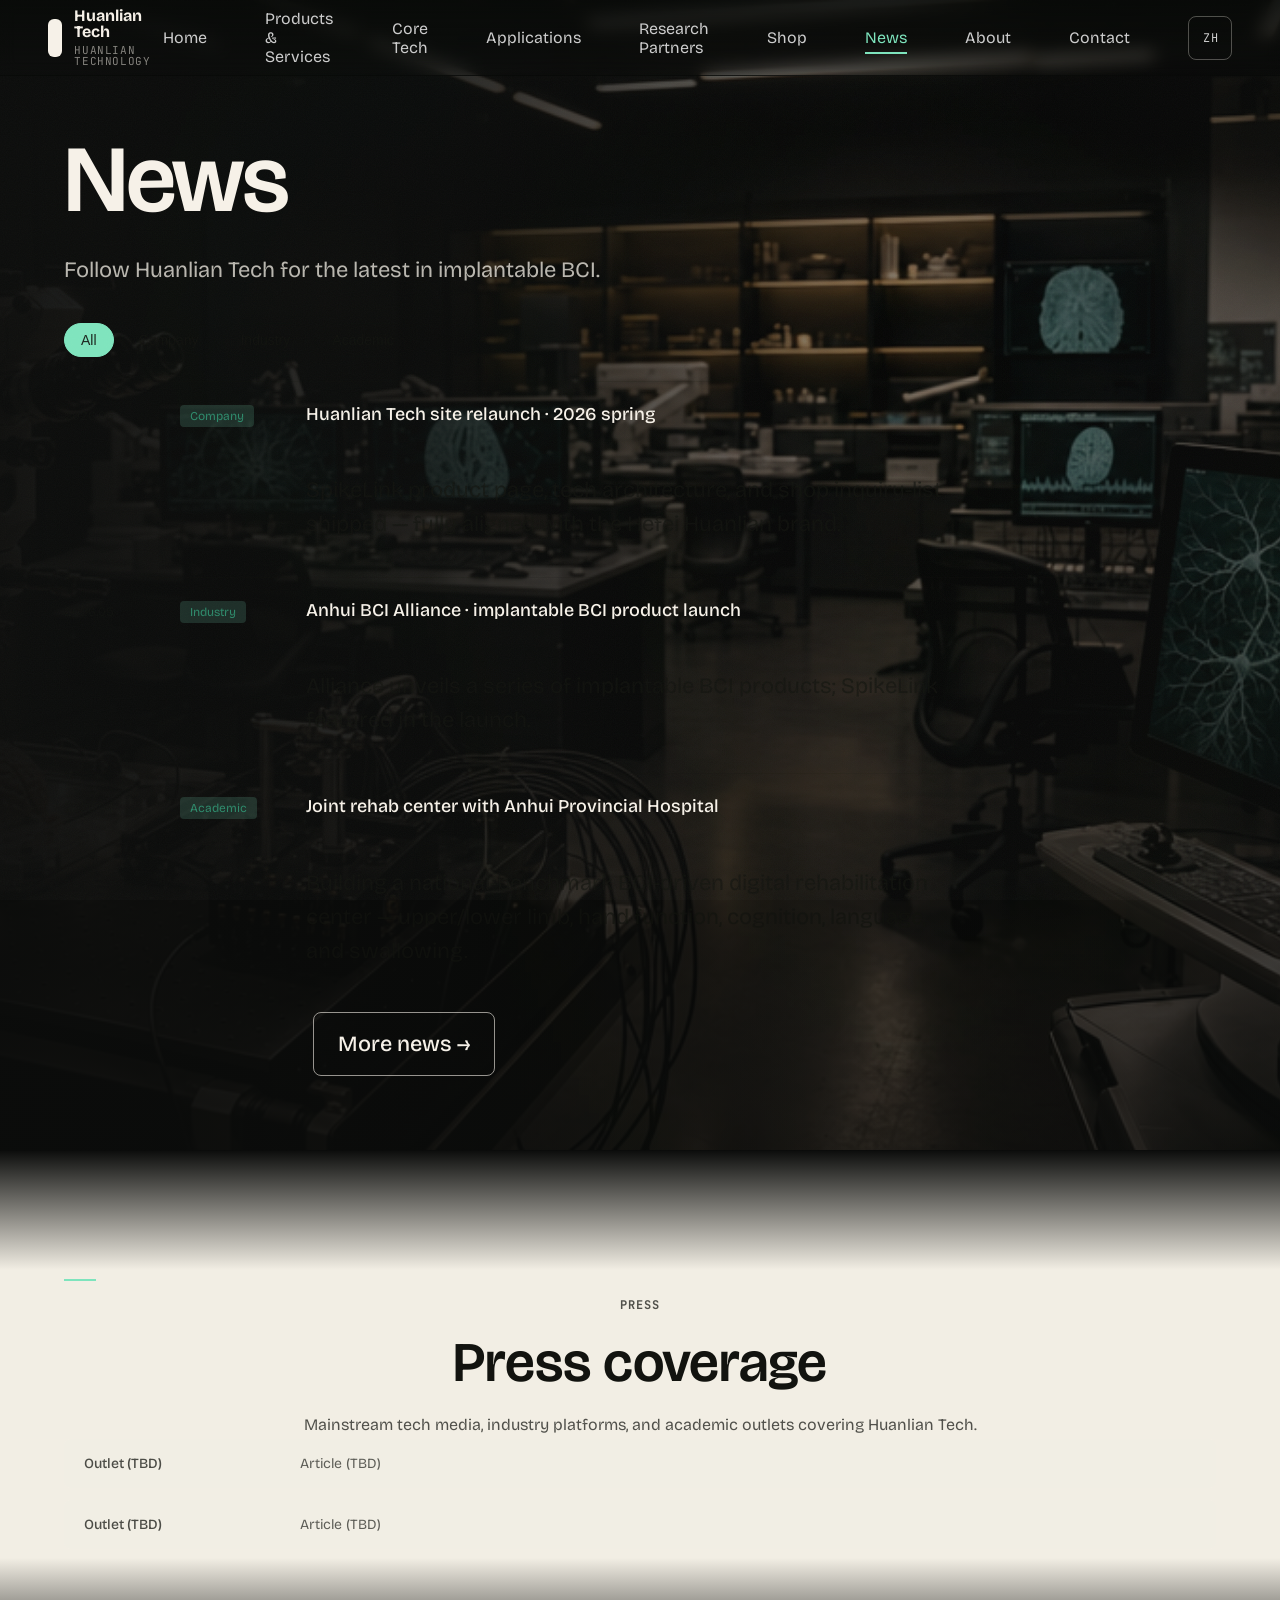
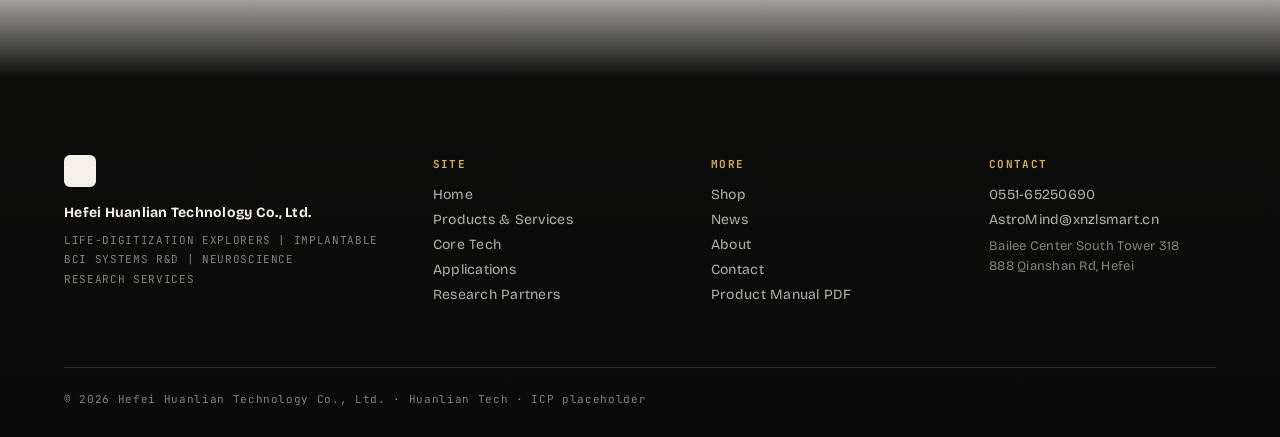
==== news.html @ d4a66576 "release: deploy Huanlian 9-page site Records the production Huanlian static site deployed to Cloudfl" ====
<!doctype html>
<html lang="zh-CN">
  <head>
    <meta charset="utf-8">
    <meta name="viewport" content="width=device-width, initial-scale=1">
    <title data-i18n="meta.newsTitle">新闻动态 | 幻联科技 · 合肥幻联科技</title>
    <meta name="description" content="幻联科技新闻动态：公司动态、行业资讯、学术合作，关注脑机接口前沿进展。" data-i18n-attr="content:meta.newsDesc">
    <link rel="alternate" hreflang="en" href="?lang=en">
    <link rel="alternate" hreflang="zh-CN" href="?lang=zh">
    <link rel="stylesheet" href="styles/huanlian.css">
    <link rel="icon" type="image/svg+xml" href="favicon.svg">
    <link rel="alternate icon" type="image/jpeg" href="favicon.jpg">
    <link rel="canonical" href="https://huanlian-site.pages.dev/news">
    <meta name="theme-color" content="#0b0c0b">
    <meta property="og:type" content="website">
    <meta property="og:title" content="新闻动态 | 幻联科技">
    <meta property="og:description" content="公司动态、行业资讯、学术合作。">
    <meta property="og:url" content="https://huanlian-site.pages.dev/news">
    <meta property="og:image" content="https://huanlian-site.pages.dev/assets/images/conference.png">
    <meta name="twitter:card" content="summary_large_image">
    <script>
    (function () {
      try {
        var url = new URL(location.href);
        var fromUrl = url.searchParams.get('lang');
        var stored = localStorage.getItem('huanlian.lang');
        var nav = (navigator.language || '').toLowerCase();
        var target = fromUrl || stored;
        var willBeNonDefault =
          (target && target !== 'zh') ||
          (!target && nav && !nav.startsWith('zh'));
        if (willBeNonDefault) {
          document.documentElement.classList.add('i18n-await');
        }
      } catch (e) {}
    })();
  </script>
</head>
  <body data-page="news">
    <a class="skip-to-content" href="#main-content">Skip to content</a>
    <header class="site-header" data-site-header>
      <a class="brand" href="index.html" aria-label="Huanlian Technology">
        <span class="brand-mark" aria-hidden="true"></span>
        <span>
          <span class="brand-name" data-i18n="brand.name">幻联科技</span>
          <span class="brand-subtitle" data-i18n="brand.subtitle">Huanlian Technology</span>
        </span>
      </a>
      <button class="nav-toggle" type="button" aria-expanded="false" aria-controls="primary-nav" data-nav-toggle>
        <span></span><span></span><span></span>
        <span class="sr-only" data-i18n="nav.toggle">打开导航</span>
      </button>
            <nav class="primary-nav" id="primary-nav" data-primary-nav>
        <a href="index.html" data-nav-link="home" data-i18n="nav.home">首页</a>
        <a href="platform.html" data-nav-link="platform" data-i18n="nav.platform">产品与服务</a>
        <a href="technology.html" data-nav-link="technology" data-i18n="nav.tech">核心技术</a>
        <a href="apps.html" data-nav-link="apps" data-i18n="nav.apps">应用场景</a>
        <a href="partners.html" data-nav-link="partners" data-i18n="nav.partners">科研合作</a>
        <a href="shop.html" data-nav-link="shop" data-i18n="nav.shop">采购商城</a>
        <a href="news.html" data-nav-link="news" data-i18n="nav.news">新闻动态</a>
        <a href="about.html" data-nav-link="about" data-i18n="nav.about">关于我们</a>
        <a href="contact.html" data-nav-link="contact" data-i18n="nav.contact">联系我们</a>
        <button type="button" class="lang-switch" data-lang-switch>EN</button>
      </nav>
    </header>

    <main id="main-content">
      <section class="page-hero news-hero news-hero-rich" id="news-list" aria-labelledby="news-title">
        <div class="news-hero-bg" aria-hidden="true">
          <img src="assets/images/hero-bg-news.png" alt="" loading="eager">
        </div>
        <div class="page-hero-copy">
          <h1 id="news-title" data-i18n="news.hero.title">新闻动态</h1>
          <p class="page-hero-lede" data-i18n="news.hero.lede">关注幻联科技，了解脑机接口前沿进展。</p>

        <div class="news-filters" role="tablist" aria-label="新闻分类">
          <button type="button" class="news-filter is-active" data-news-filter="all" data-i18n="news.filter.all">全部</button>
          <button type="button" class="news-filter" data-news-filter="company" data-i18n="news.filter.company">公司动态</button>
          <button type="button" class="news-filter" data-news-filter="industry" data-i18n="news.filter.industry">行业资讯</button>
          <button type="button" class="news-filter" data-news-filter="academic" data-i18n="news.filter.academic">学术合作</button>
        </div>

        <ul class="news-list">
          <li class="news-item" data-news-cat="company">
            <span class="news-date" data-i18n="news.item1.date">2026.05</span>
            <span class="news-cat" data-i18n="news.item1.cat">公司动态</span>
            <h3 class="news-title" data-i18n="news.item1.title">幻联科技官网上线 2026 春季版</h3>
            <p class="news-body" data-i18n="news.item1.body">完成 SpikeLink 产品页、技术架构与商城询价单功能，全面对接合肥幻联科技品牌。</p>
          </li>
          <li class="news-item" data-news-cat="industry">
            <span class="news-date" data-i18n="news.item2.date">2026.05</span>
            <span class="news-cat" data-i18n="news.item2.cat">行业资讯</span>
            <h3 class="news-title" data-i18n="news.item2.title">安徽脑机接口产业联盟植入式 BCI 产品发布</h3>
            <p class="news-body" data-i18n="news.item2.body">联盟联合发布植入式 BCI 系列产品，幻联科技 SpikeLink 系统亮相。</p>
          </li>
          <li class="news-item" data-news-cat="academic">
            <span class="news-date" data-i18n="news.item3.date">2026.04</span>
            <span class="news-cat" data-i18n="news.item3.cat">学术合作</span>
            <h3 class="news-title" data-i18n="news.item3.title">与安徽省立医院共建康复中心</h3>
            <p class="news-body" data-i18n="news.item3.body">联合打造全国标杆性脑机智能数字化康复中心，覆盖上下肢、手功能、认知、语言、吞咽全链路。</p>
          </li>
        </ul>

        <p class="news-more">
          <a class="button button-secondary" href="mailto:AstroMind@xnzlsmart.cn?subject=News%20Subscribe" data-i18n="news.list.more">查看更多新闻 →</a>
        </p>
        </div>
      </section>

      <section class="section-band media-band" id="media" aria-labelledby="media-title">
        <div class="section-heading">
          <p class="eyebrow" data-i18n="news.media.kicker">媒体报道</p>
          <h2 id="media-title" data-i18n="news.media.title">媒体报道</h2>
          <p data-i18n="news.media.sub">主流科技媒体、行业平台、学术期刊对幻联科技的相关报道。</p>
        </div>
        <ul class="media-list">
          <li class="media-item">
            <span class="media-name" data-i18n="news.media.m1Name">媒体名称（预留）</span>
            <span class="media-title" data-i18n="news.media.m1Title">文章名称（预留）</span>
          </li>
          <li class="media-item">
            <span class="media-name" data-i18n="news.media.m2Name">媒体名称（预留）</span>
            <span class="media-title" data-i18n="news.media.m2Title">文章名称（预留）</span>
          </li>
        </ul>
      </section>
    </main>

    <footer class="site-footer">
      <div class="footer-grid">
        <div class="footer-brand">
          <span class="footer-mark" aria-hidden="true"></span>
          <p class="footer-name" data-i18n="footer.name">合肥幻联科技有限公司</p>
          <p class="footer-sub" data-i18n="footer.sub">生命数字化探索 | 植入式脑机接口系统研发 | 神经科学研究服务</p>
        </div>
        <div class="footer-links">
          <p class="footer-h" data-i18n="footer.h.site">站点</p>
          <a href="index.html" data-i18n="nav.home">首页</a>
          <a href="platform.html" data-i18n="nav.platform">产品与服务</a>
          <a href="technology.html" data-i18n="nav.tech">核心技术</a>
          <a href="apps.html" data-i18n="nav.apps">应用场景</a>
          <a href="partners.html" data-i18n="nav.partners">科研合作</a>
        </div>
        <div class="footer-links">
          <p class="footer-h" data-i18n="footer.h.more">更多</p>
          <a href="shop.html" data-i18n="nav.shop">采购商城</a>
          <a href="news.html" data-i18n="nav.news">新闻动态</a>
          <a href="about.html" data-i18n="nav.about">关于我们</a>
          <a href="contact.html" data-i18n="nav.contact">联系我们</a>
          <a href="assets/docs/huanlian-product-manual.pdf" target="_blank" rel="noopener" data-i18n="footer.h.pdf">产品手册 PDF</a>
        </div>
        <div class="footer-contact">
          <p class="footer-h" data-i18n="footer.h.contact">联系</p>
          <a href="tel:+8655165250690">0551-65250690</a>
          <a href="mailto:AstroMind@xnzlsmart.cn">AstroMind@xnzlsmart.cn</a>
          <p class="footer-addr" data-i18n-html="footer.addr">合肥市蜀山区潜山路 888 号<br>百利中心南塔 318 室</p>
        </div>
      </div>
      <p class="footer-copy" data-i18n="footer.copy">© 2026 合肥幻联科技有限公司 · 幻联科技 · 备案号占位</p>
    </footer>

    <script src="scripts/huanlian.js"></script>
    <script src="scripts/i18n.js"></script>
  </body>
</html>
---- styles/huanlian.css ----
@import url("https://fonts.googleapis.com/css2?family=Bricolage+Grotesque:opsz,wght@12..96,400;12..96,500;12..96,600;12..96,700&family=Noto+Sans+SC:wght@300;400;500;600;700;900&family=JetBrains+Mono:wght@400;500&display=swap");

:root {
  color-scheme: dark;
  --ink: #f6f1e8;
  --ink-soft: rgba(246, 241, 232, 0.72);
  --ink-muted: rgba(246, 241, 232, 0.52);
  --bg: #0b0c0b;
  --bg-elevated: #111512;
  --bg-panel: #151915;
  --line: rgba(246, 241, 232, 0.16);
  --line-strong: rgba(246, 241, 232, 0.3);
  --jade: #7ee4bd;
  --jade-soft: rgba(126, 228, 189, 0.16);
  --amber: #d7ad62;
  --amber-soft: rgba(215, 173, 98, 0.18);
  --steel: #8ca7a0;
  --max-width: 1180px;
  --header-height: 76px;
  --radius: 8px;
  /* FIX-053: replace Inter (AI-slop default) with Bricolage Grotesque +
     Noto Sans SC. Bricolage carries the Latin display voice; Noto Sans SC
     handles Chinese glyphs. JetBrains Mono kept for metrics/code. */
  --font-display: "Bricolage Grotesque", "Noto Sans SC", "PingFang SC", "Microsoft YaHei", system-ui, sans-serif;
  --font-body: "Bricolage Grotesque", "Noto Sans SC", "PingFang SC", "Microsoft YaHei", system-ui, sans-serif;
  --font-mono: "JetBrains Mono", ui-monospace, "SF Mono", Menlo, Consolas, monospace;
  font-family: var(--font-body);
}

* {
  box-sizing: border-box;
}

html {
  scroll-behavior: smooth;
  color-scheme: dark;
  text-rendering: optimizeLegibility;
  -webkit-font-smoothing: antialiased;
  -moz-osx-font-smoothing: grayscale;
}


/* FIX-053: Distinctive display typography */
h1, h2, .page-hero-copy h1, .cinematic-band h2 {
  font-family: var(--font-display);
  font-weight: 600;
  font-variation-settings: "opsz" 96;
}
h3, h4 {
  font-family: var(--font-display);
  font-weight: 500;
}
.eyebrow, .cinematic-eyebrow, .product-kicker, .tab-product-kicker {
  font-family: var(--font-mono);
  font-weight: 500;
  letter-spacing: 0.08em;
  text-transform: uppercase;
  font-size: 12px;
}

:focus-visible {
  outline: 2px solid var(--jade);
  outline-offset: 3px;
  border-radius: 4px;
}

a:focus-visible,
button:focus-visible {
  outline-offset: 4px;
}

::selection {
  background: var(--jade);
  color: #0b0c0b;
}

.metric-value {
  font-variant-numeric: tabular-nums;
}

h1, h2, h3 {
  text-wrap: balance;
}

p {
  text-wrap: pretty;
}

/* FIX-054 — visual atmosphere upgrade */

/* Subtle grain texture overlay on every page — 3kb inline SVG noise */
body::after {
  content: "";
  position: fixed;
  inset: 0;
  pointer-events: none;
  z-index: 1;
  opacity: 0.035;
  mix-blend-mode: screen;
  background-image: url("data:image/svg+xml;utf8,<svg xmlns='http://www.w3.org/2000/svg' width='160' height='160'><filter id='n'><feTurbulence type='fractalNoise' baseFrequency='0.92' numOctaves='2' stitchTiles='stitch'/></filter><rect width='100%25' height='100%25' filter='url(%23n)'/></svg>");
}

/* Atmospheric radial accents per section-band — gives each screen its own light source */
.section-band {
  position: relative;
  isolation: isolate;
}
.section-band::before {
  content: "";
  position: absolute;
  inset: 0;
  pointer-events: none;
  z-index: -1;
  background:
    radial-gradient(ellipse 80% 60% at 12% 0%, rgba(126, 228, 189, 0.04), transparent 50%),
    radial-gradient(ellipse 60% 40% at 88% 100%, rgba(215, 173, 98, 0.025), transparent 50%);
}
.rehab-band::before {
  background:
    radial-gradient(ellipse 70% 50% at 85% 15%, rgba(126, 228, 189, 0.06), transparent 55%),
    radial-gradient(ellipse 50% 30% at 10% 90%, rgba(215, 173, 98, 0.03), transparent 50%);
}
.consumer-band::before {
  background:
    radial-gradient(ellipse 80% 60% at 50% 0%, rgba(140, 167, 160, 0.05), transparent 55%);
}
.custom-band::before,
.shop-band::before {
  background:
    radial-gradient(ellipse 60% 60% at 0% 50%, rgba(215, 173, 98, 0.04), transparent 50%);
}

/* Scroll-reveal staggered fade-up — uses :has() with body data-revealed */
@media (prefers-reduced-motion: no-preference) {
  .compact-card,
  .product-card,
  .overview-grid li,
  .coop-modes-grid li,
  .news-item,
  .feature-list li,
  .cinematic-labels li {
    opacity: 0;
    transform: translateY(16px);
    transition: opacity 0.6s cubic-bezier(0.22, 1, 0.36, 1),
                transform 0.6s cubic-bezier(0.22, 1, 0.36, 1);
  }
  .is-visible .compact-card,
  .is-visible .product-card,
  .is-visible .overview-grid li,
  .is-visible .coop-modes-grid li,
  .is-visible .news-item,
  .is-visible .feature-list li,
  .is-visible .cinematic-labels li {
    opacity: 1;
    transform: none;
  }
  .is-visible > *:nth-child(2),
  .is-visible li:nth-child(2) { transition-delay: 60ms; }
  .is-visible > *:nth-child(3),
  .is-visible li:nth-child(3) { transition-delay: 120ms; }
  .is-visible > *:nth-child(4),
  .is-visible li:nth-child(4) { transition-delay: 180ms; }
  .is-visible > *:nth-child(5),
  .is-visible li:nth-child(5) { transition-delay: 240ms; }
  .is-visible > *:nth-child(6),
  .is-visible li:nth-child(6) { transition-delay: 300ms; }
  .is-visible > *:nth-child(n + 7),
  .is-visible li:nth-child(n + 7) { transition-delay: 360ms; }
}

/* Section-heading: jade prefix line + larger optical-size headings */
.section-heading {
  position: relative;
}
.section-heading::before {
  content: "";
  display: block;
  width: 32px;
  height: 2px;
  background: var(--jade);
  margin-bottom: 14px;
}
.section-heading.align-left::before { margin-left: 0; }

/* Card hover + glow upgrade — applies to all card variants */
.compact-card,
.product-card,
.overview-grid li,
.coop-modes-grid li,
.feature-list li {
  position: relative;
  transition: transform 0.25s ease, box-shadow 0.25s ease, border-color 0.25s ease;
}
.compact-card::after,
.overview-grid li::after,
.coop-modes-grid li::after {
  content: "";
  position: absolute;
  inset: -1px;
  border-radius: inherit;
  padding: 1px;
  background: linear-gradient(140deg, rgba(126, 228, 189, 0.4), transparent 30%, transparent 70%, rgba(215, 173, 98, 0.25));
  -webkit-mask: linear-gradient(#000 0 0) content-box, linear-gradient(#000 0 0);
  mask: linear-gradient(#000 0 0) content-box, linear-gradient(#000 0 0);
  -webkit-mask-composite: xor;
  mask-composite: exclude;
  opacity: 0.4;
  pointer-events: none;
  transition: opacity 0.25s ease;
}
.compact-card:hover,
.overview-grid li:hover,
.coop-modes-grid li:hover {
  transform: translateY(-3px);
  box-shadow: 0 12px 40px -16px rgba(126, 228, 189, 0.3);
}
.compact-card:hover::after,
.overview-grid li:hover::after,
.coop-modes-grid li:hover::after {
  opacity: 1;
}

/* Number chips on section-band — shows screen position within page */
.section-heading[data-screen]::after {
  content: "屏 " attr(data-screen);
  font-family: var(--font-mono);
  font-size: 11px;
  letter-spacing: 0.12em;
  text-transform: uppercase;
  color: rgba(246, 241, 232, 0.4);
  padding: 4px 10px;
  border: 1px solid rgba(246, 241, 232, 0.18);
  border-radius: 999px;
  margin-left: 16px;
  vertical-align: middle;
  display: inline-block;
}

/* end FIX-054 atmosphere upgrade */

p {
  text-wrap: pretty;
}

body {
  margin: 0;
  min-width: 320px;
  background:
    radial-gradient(circle at 18% 8%, rgba(126, 228, 189, 0.09), transparent 26%),
    linear-gradient(180deg, #0a0b0a 0%, #11120f 45%, #090a09 100%);
  color: var(--ink);
  font-family: var(--font-body, var(--font-body));
  letter-spacing: 0;
}

body.nav-open {
  overflow: hidden;
}

a {
  color: inherit;
}

button,
a {
  -webkit-tap-highlight-color: transparent;
}

.skip-to-content {
  position: absolute;
  top: 8px;
  left: 8px;
  z-index: 100;
  padding: 10px 16px;
  background: var(--ink);
  color: #0b0c0b;
  font-family: var(--font-mono);
  font-size: 13px;
  font-weight: 700;
  text-decoration: none;
  border-radius: 6px;
  transform: translateY(-200%);
  transition: transform 180ms ease;
}

.skip-to-content:focus {
  transform: translateY(0);
  outline: 2px solid var(--jade);
  outline-offset: 3px;
}

.sr-only {
  position: absolute;
  width: 1px;
  height: 1px;
  padding: 0;
  margin: -1px;
  overflow: hidden;
  clip: rect(0, 0, 0, 0);
  white-space: nowrap;
  border: 0;
}

.site-header {
  position: fixed;
  inset: 0 0 auto 0;
  z-index: 20;
  display: flex;
  align-items: center;
  justify-content: space-between;
  height: var(--header-height);
  padding: 0 clamp(18px, 4vw, 48px);
  border-bottom: 1px solid transparent;
  background:
    linear-gradient(180deg, rgba(8, 10, 8, 0.78) 0%, rgba(8, 10, 8, 0.32) 70%, rgba(8, 10, 8, 0) 100%);
  backdrop-filter: blur(8px);
  transition: background 220ms ease, border-color 220ms ease, backdrop-filter 220ms ease;
}

.site-header.is-scrolled {
  background: rgba(8, 10, 8, 0.86);
  border-bottom-color: rgba(246, 241, 232, 0.10);
  backdrop-filter: blur(18px);
}

.brand {
  display: inline-flex;
  align-items: center;
  gap: 12px;
  min-width: 0;
  text-decoration: none;
}

.brand-mark {
  width: 38px;
  height: 38px;
  border-radius: 6px;
  background-image: url("../assets/images/logo.jpg");
  background-size: cover;
  background-position: center 30%;
  background-color: #f6f1e8;
  border: 1px solid rgba(246, 241, 232, 0.18);
}

.brand-mark--legacy {
  position: relative;
  display: inline-grid;
  width: 34px;
  height: 34px;
  border: 1px solid var(--line-strong);
  border-radius: 50%;
  place-items: center;
  background: linear-gradient(145deg, rgba(126, 228, 189, 0.18), rgba(215, 173, 98, 0.1));
}

.brand-mark--legacy::before,
.brand-mark--legacy::after {
  content: "";
  position: absolute;
  border-radius: 999px;
  background: var(--jade);
}

.brand-mark--legacy::before {
  width: 17px;
  height: 2px;
  transform: rotate(-24deg);
}

.brand-mark--legacy::after {
  width: 2px;
  height: 17px;
  transform: rotate(24deg);
}

.brand-name,
.brand-subtitle {
  display: block;
  line-height: 1;
}

.brand-name {
  font-size: 16px;
  font-weight: 700;
}

.brand-subtitle {
  margin-top: 5px;
  color: var(--ink-muted);
  font-family: var(--font-mono);
  font-size: 11px;
  letter-spacing: 0.06em;
  text-transform: uppercase;
}

.metric-label,
.capability-kicker {
  font-family: var(--font-mono);
}

.primary-nav {
  display: flex;
  align-items: center;
  gap: clamp(18px, 3vw, 34px);
  /* FIX-030: feedback "未选中状态用浅白色 #CCCCCC" */
  color: #cccccc;
  font-size: 16px;
}

.primary-nav a {
  position: relative;
  display: inline-flex;
  align-items: center;
  min-height: 44px;
  padding: 8px 12px;
  text-decoration: none;
  transition: color 180ms ease;
}

.primary-nav a:hover {
  color: var(--ink);
}

.primary-nav a.is-active {
  color: var(--jade);
}

.primary-nav a::after {
  content: "";
  position: absolute;
  right: 12px;
  bottom: 6px;
  left: 12px;
  height: 2px;
  background: var(--jade);
  transform: scaleX(0);
  transform-origin: left;
  transition: transform 200ms ease;
}

.primary-nav a:hover::after,
.primary-nav a.is-active::after {
  transform: scaleX(1);
}

.nav-toggle {
  display: none;
  width: 42px;
  height: 42px;
  padding: 0;
  border: 1px solid var(--line);
  border-radius: var(--radius);
  background: rgba(246, 241, 232, 0.06);
  color: var(--ink);
}

.nav-toggle span:not(.sr-only) {
  display: block;
  width: 18px;
  height: 1px;
  margin: 5px auto;
  background: currentColor;
}

.hero-section {
  position: relative;
  min-height: 100svh;
  display: grid;
  align-items: end;
  padding: calc(var(--header-height) + 70px) clamp(20px, 5vw, 64px) 42px;
  overflow: hidden;
  isolation: isolate;
}

.hero-section::before {
  content: "";
  position: absolute;
  inset: 0;
  z-index: -3;
  background:
    linear-gradient(90deg, rgba(8, 10, 8, 0.96) 0%, rgba(8, 10, 8, 0.72) 42%, rgba(8, 10, 8, 0.3) 100%),
    repeating-linear-gradient(90deg, rgba(246, 241, 232, 0.04) 0 1px, transparent 1px 80px);
}

.hero-loop {
  position: absolute;
  inset: 0;
  z-index: -2;
  width: 100%;
  height: 100%;
  object-fit: cover;
  opacity: 0.92;
  filter: saturate(0.95) contrast(1.04);
}

.hero-overlay {
  position: absolute;
  inset: 0;
  z-index: -1;
  background:
    /* FIX-025/030: uniform 25% dim per feedback "背景图加 25% 灰色遮罩" */
    linear-gradient(180deg, rgba(8, 10, 8, 0.25), rgba(8, 10, 8, 0.25)),
    /* original framing gradient */
    linear-gradient(180deg, rgba(8, 10, 8, 0.32) 0%, rgba(8, 10, 8, 0) 30%, rgba(8, 10, 8, 0) 55%, rgba(8, 10, 8, 0.78) 100%);
  pointer-events: none;
}

.hero-en {
  display: block;
  margin-top: 8px;
  color: var(--jade);
  font-family: var(--font-mono);
  font-size: clamp(20px, 3vw, 36px);
  font-weight: 700;
  letter-spacing: 0.02em;
}

.hero-en-lede,
.lede-en,
.p-en {
  display: inline-block;
  margin-top: 6px;
  color: var(--ink-muted);
  font-size: 0.92em;
  font-style: normal;
  letter-spacing: 0.01em;
}

.h2-en,
.h3-en {
  display: block;
  margin-top: 4px;
  color: var(--steel);
  font-family: var(--font-mono);
  font-size: 0.55em;
  font-weight: 500;
  letter-spacing: 0.04em;
  text-transform: none;
}

.launch-actions {
  display: flex;
  flex-wrap: wrap;
  gap: 12px;
  margin-top: 24px;
}

/* Scroll-triggered reveal — Neuralink/SpaceX feel */
.reveal {
  opacity: 0;
  transform: translate3d(0, 32px, 0);
  transition:
    opacity 700ms cubic-bezier(0.22, 0.61, 0.36, 1),
    transform 700ms cubic-bezier(0.22, 0.61, 0.36, 1);
  will-change: opacity, transform;
}

.reveal.is-visible {
  opacity: 1;
  transform: translate3d(0, 0, 0);
}

@media (prefers-reduced-motion: reduce) {
  .reveal {
    opacity: 1 !important;
    transform: none !important;
    transition: none !important;
  }
}

/* Phone optimization */
@media (max-width: 540px) {
  body[data-page="home"] .hero-section h1 {
    font-size: clamp(28px, 7.6vw, 44px);
  }
  .primary-nav { flex-wrap: wrap; gap: 4px; font-size: 13px; }
  .primary-nav .lang-switch { margin-left: 4px; padding: 4px 8px; font-size: 11px; }
  h2 { font-size: clamp(26px, 8vw, 38px); }
  .stack-list .stack-with-media { padding: 28px 20px !important; }
  .stack-list .stack-with-media h3 { font-size: clamp(22px, 6vw, 28px); }
  .cinematic-band { height: clamp(420px, 70svh, 600px); }
  .cinematic-band[data-align="bottom-left"] { padding: 48px 22px; }
  .cinematic-band h2 { font-size: clamp(28px, 9vw, 44px); }
  .demo-band { padding: 40px 20px !important; }
  .product-grid { grid-template-columns: 1fr; }
  .hero-proof { grid-template-columns: 1fr; gap: 1px; }
  .architecture-flow { grid-template-columns: 1fr !important; }
  .evidence-grid { grid-template-columns: 1fr !important; }
}

.demo-band {
  display: grid;
  grid-template-columns: minmax(0, 1.4fr) minmax(0, 1fr);
  gap: clamp(28px, 4vw, 64px);
  align-items: center;
  padding: clamp(56px, 8vw, 96px) clamp(20px, 5vw, 80px);
  background: linear-gradient(180deg, var(--bg-deep) 0%, var(--bg-surface) 100%);
  border-top: 1px solid var(--line);
  border-bottom: 1px solid var(--line);
}

.demo-frame {
  position: relative;
  border-radius: var(--radius);
  overflow: hidden;
  border: 1px solid var(--line);
  background: #000;
  aspect-ratio: 16/9;
}

.demo-frame video {
  width: 100%;
  height: 100%;
  display: block;
  object-fit: cover;
}

.demo-copy h2 {
  margin-top: 14px;
  font-size: clamp(28px, 3.4vw, 44px);
  letter-spacing: -0.01em;
}

.demo-copy p {
  margin-top: 18px;
  max-width: 42ch;
}

@media (max-width: 900px) {
  .demo-band { grid-template-columns: 1fr; }
}

.site-footer {
  padding: clamp(48px, 6vw, 84px) clamp(20px, 5vw, 64px) 28px;
  border-top: 1px solid var(--line);
  color: var(--ink-muted);
  font-size: 13px;
  letter-spacing: 0.02em;
  background: var(--bg-deep);
}

.footer-grid {
  display: grid;
  grid-template-columns: minmax(0, 1.4fr) repeat(3, minmax(0, 1fr));
  gap: clamp(28px, 4vw, 56px);
  max-width: var(--max-width);
  margin: 0 auto;
}

.footer-brand {
  display: flex;
  flex-direction: column;
  gap: 6px;
}

.footer-mark {
  display: inline-block;
  width: 32px;
  height: 32px;
  margin-bottom: 8px;
  border-radius: 6px;
  background-image: url("../assets/images/logo.jpg");
  background-size: cover;
  background-position: center 30%;
  background-color: #f6f1e8;
  border: 1px solid rgba(246, 241, 232, 0.18);
}

.footer-name {
  margin: 0;
  color: var(--ink);
  font-size: 14px;
  font-weight: 700;
}

.footer-sub {
  margin: 0;
  color: var(--ink-muted);
  font-family: var(--font-mono);
  font-size: 11px;
  letter-spacing: 0.06em;
  text-transform: uppercase;
}

.footer-links,
.footer-contact {
  display: flex;
  flex-direction: column;
  gap: 8px;
}

.footer-h {
  margin: 0 0 4px;
  color: var(--amber);
  font-family: var(--font-mono);
  font-size: 11px;
  font-weight: 700;
  letter-spacing: 0.12em;
  text-transform: uppercase;
}

.footer-links a,
.footer-contact a {
  color: var(--ink-soft);
  text-decoration: none;
  font-size: 14px;
  transition: color 160ms ease;
}

.footer-links a:hover,
.footer-contact a:hover {
  color: var(--jade);
}

.footer-addr {
  margin: 0;
  color: var(--ink-muted);
  font-size: 13px;
  line-height: 1.55;
}

.footer-copy {
  max-width: var(--max-width);
  margin: clamp(36px, 5vw, 64px) auto 0;
  padding-top: 22px;
  border-top: 1px solid var(--line);
  color: var(--ink-muted);
  font-family: var(--font-mono);
  font-size: 11px;
  letter-spacing: 0.06em;
}

@media (max-width: 900px) {
  .footer-grid { grid-template-columns: 1fr 1fr; }
}

@media (max-width: 540px) {
  .footer-grid { grid-template-columns: 1fr; gap: 28px; }
}

/* Service-card hover: scale image + brighten overlay (M-3 polish) */
.service-card {
  background-size: 110% 110%;
  background-position: center;
  transition: transform 280ms ease, border-color 280ms ease, background-size 600ms ease;
}

.service-card:hover {
  background-size: 120% 120%;
}

/* Neuralink/SpaceX-inspired cinematic banner */
.cinematic-band {
  position: relative;
  height: clamp(560px, 86svh, 920px);
  overflow: hidden;
  isolation: isolate;
}

.cinematic-band > .cinematic-bg {
  position: absolute;
  inset: 0;
  z-index: -2;
  width: 100%;
  height: 100%;
  object-fit: cover;
  transform: scale(1.06);
  animation: kenburns 22s ease-in-out infinite alternate;
}

.cinematic-band[data-scheme="light"] {
  color: #11130f;
}

.cinematic-band[data-scheme="light"] .cinematic-bg {
  filter: contrast(1.02) saturate(0.95);
}

.cinematic-band::after {
  content: "";
  position: absolute;
  inset: 0;
  z-index: -1;
  background:
    /* FIX-025/031: baseline 25% dim — match .hero-overlay + feedback spec */
    linear-gradient(180deg, rgba(8, 10, 8, 0.25), rgba(8, 10, 8, 0.25)),
    /* directional gradient keeps copy area readable */
    linear-gradient(180deg, rgba(8, 10, 8, 0.0) 0%, rgba(8, 10, 8, 0.42) 60%, rgba(8, 10, 8, 0.84) 100%);
  pointer-events: none;
}

.cinematic-band[data-align="bottom-left"] {
  display: grid;
  align-items: end;
  justify-items: start;
  padding: clamp(48px, 8vw, 120px) clamp(20px, 5vw, 80px);
}

.cinematic-band[data-align="bottom-right"] {
  display: grid;
  align-items: end;
  justify-items: end;
  padding: clamp(48px, 8vw, 120px) clamp(20px, 5vw, 80px);
}

.cinematic-band[data-align="bottom-right"] .cinematic-copy {
  text-align: right;
}

.cinematic-band[data-align="bottom-right"] .cinematic-eyebrow {
  margin-left: auto;
}

.cinematic-band[data-align="center"] {
  display: grid;
  place-items: center;
  text-align: center;
  padding: clamp(48px, 8vw, 120px) clamp(20px, 5vw, 80px);
}

.cinematic-band .cinematic-copy {
  max-width: 760px;
}

.cinematic-band .cinematic-eyebrow,
.demo-band .cinematic-eyebrow {
  /* FIX-025/030: capsule label per feedback — deeper bg, jade border tint,
     14-16px (mine 14px to keep visual hierarchy). */
  display: inline-block;
  margin-bottom: 24px;
  padding: 8px 16px;
  border: 1px solid rgba(126, 228, 189, 0.32);
  border-radius: 999px;
  background: rgba(20, 22, 20, 0.88);
  color: var(--jade);
  font-family: var(--font-mono);
  font-size: 14px;
  font-weight: 600;
  letter-spacing: 0.14em;
  text-transform: uppercase;
  backdrop-filter: blur(2px);
}

/* FIX-030: Page 4 / cineDecode — feedback wants the capsule pinned to
   the upper-right of the section, while the title + body block stays at
   bottom-right. We pull the eyebrow out of the flow and anchor it. */
.cinematic-band[aria-labelledby="cine-decode-title"] .cinematic-eyebrow {
  position: absolute;
  top: clamp(40px, 6vh, 60px);
  right: clamp(40px, 5vw, 80px);
  margin: 0;
  z-index: 3;
}

.cinematic-band h2 {
  color: var(--ink);
  /* FIX-030: feedback "字号 72-96px" */
  font-size: clamp(48px, 7.2vw, 96px);
  letter-spacing: -0.02em;
  line-height: 1.15;
}

.cinematic-band p {
  /* FIX-030: feedback "副标题 20-24px, 行间距 1.5-1.6 倍" */
  margin-top: 24px;
  max-width: 640px;
  color: rgba(246, 241, 232, 0.86);
  font-size: clamp(18px, 1.6vw, 24px);
  line-height: 1.55;
}

@keyframes kenburns {
  from { transform: scale(1.04) translate(0, 0); }
  to { transform: scale(1.16) translate(-1.2%, -1.6%); }
}

@media (prefers-reduced-motion: reduce) {
  .cinematic-band > .cinematic-bg { animation: none; transform: none; }
}

/* Hero — center-aligned editorial mode (Neuralink-style override) */
body[data-page="home"] .hero-section {
  text-align: center;
  align-items: end;
  justify-items: center;
  padding-top: calc(var(--header-height) + 40px);
  padding-bottom: clamp(60px, 10vh, 120px);
}

body[data-page="home"] .hero-copy {
  margin: 0 auto;
  width: min(760px, 92%);
}

body[data-page="home"] .hero-lede {
  /* FIX-053: lede was 28-44px, competed with h1. Spec calls for a 副标题,
     not a co-headline. Drop to 18-22px so h1 keeps the visual weight. */
  font-size: clamp(17px, 1.7vw, 22px);
  line-height: 1.55;
  max-width: 580px;
  color: rgba(246, 241, 232, 0.78);
  text-shadow: 0 1px 12px rgba(0, 0, 0, 0.6);
}

body[data-page="home"] .hero-section h1 {
  margin: 0 auto;
  max-width: 18ch;
  /* FIX-045: shrink Chinese title to fit 13 chars on one line desktop */
  font-size: clamp(40px, 5.4vw, 80px);
  line-height: 1.1;
  letter-spacing: -0.02em;
  text-shadow: 0 2px 24px rgba(0, 0, 0, 0.45);
}

body[data-page="home"] .hero-lede {
  margin-left: auto;
  margin-right: auto;
}

body[data-page="home"] .hero-actions {
  justify-content: center;
}

body[data-page="home"] .hero-proof {
  margin-top: clamp(28px, 5vw, 56px);
  width: min(960px, 94%);
  margin-left: auto;
  margin-right: auto;
}

body[data-page="home"] .hero-section::before {
  background:
    linear-gradient(180deg, rgba(8, 10, 8, 0.78) 0%, rgba(8, 10, 8, 0.42) 50%, rgba(8, 10, 8, 0.92) 100%),
    repeating-linear-gradient(90deg, rgba(246, 241, 232, 0.04) 0 1px, transparent 1px 80px);
}

.hero-scroll-cue {
  position: absolute;
  left: 24px;
  bottom: 18px;
  color: var(--ink-muted);
  font-family: var(--font-mono);
  font-size: 11px;
  letter-spacing: 0.18em;
  text-transform: uppercase;
  animation: cuePulse 2.4s ease-in-out infinite;
  pointer-events: none;
}

@media (max-height: 760px) {
  .hero-scroll-cue { display: none; }
}

@keyframes cuePulse {
  0%, 100% { opacity: 0.55; transform: translateY(0); }
  50%      { opacity: 1;    transform: translateY(6px); }
}

.lang-switch {
  margin-left: 12px;
  min-height: 44px;
  min-width: 44px;
  padding: 8px 14px;
  border: 1px solid var(--line-strong);
  border-radius: var(--radius);
  background: transparent;
  color: inherit;
  cursor: pointer;
  font-family: var(--font-mono);
  font-size: 12px;
  letter-spacing: 0.05em;
}

.lang-switch:hover {
  border-color: var(--jade);
  color: var(--jade);
}

.lang-picker {
  appearance: none;
  background: transparent;
  border: 0;
  color: inherit;
  font: inherit;
  padding: 0 16px 0 0;
  cursor: pointer;
}

.hero-signal {
  position: absolute;
  inset: 0;
  z-index: -2;
  width: 100%;
  height: 100%;
  opacity: 0.72;
}

.hero-copy {
  position: relative;
  z-index: 2;
  width: min(680px, 100%);
  margin-bottom: min(10vh, 96px);
}

.eyebrow {
  margin: 0 0 18px;
  color: var(--jade);
  font-size: 12px;
  font-weight: 700;
  letter-spacing: 0.08em;
  text-transform: uppercase;
}

/* FIX-028: home hero eyebrow is the company tagline ("合肥幻联科技：植入式脑
   机接口系统解决方案提供商") — feedback wants ~1/5 of H1 (~22px on desktop),
   normal case (no uppercase, no narrow letter-spacing) to read like a real
   subtitle, not a tag. */
body[data-page="home"] .hero-copy .eyebrow {
  margin-bottom: 28px;
  color: var(--jade);
  font-size: clamp(15px, 1.7vw, 22px);
  font-weight: 500;
  letter-spacing: 0;
  text-transform: none;
}

h1,
h2,
h3,
p {
  overflow-wrap: anywhere;
}

h1,
h2,
h3 {
  margin: 0;
  letter-spacing: 0;
}

h1 {
  max-width: 12ch;
  font-size: clamp(58px, 9vw, 138px);
  line-height: 0.92;
}

h2 {
  font-size: clamp(30px, 4.4vw, 56px);
  line-height: 1.05;
}

h3 {
  font-size: clamp(18px, 2.1vw, 28px);
  line-height: 1.15;
}

p {
  margin: 0;
  color: var(--ink-soft);
  font-size: 16px;
  line-height: 1.75;
}

.hero-lede {
  max-width: 620px;
  margin-top: 24px;
  color: rgba(246, 241, 232, 0.84);
  /* FIX-028: per feedback the lede should be ~1/3–1/4 of the H1 */
  font-size: clamp(20px, 2.4vw, 30px);
  line-height: 1.55;
}

.hero-actions {
  display: flex;
  flex-wrap: wrap;
  gap: 12px;
  margin-top: 34px;
}

.button {
  /* FIX-030/031: feedback spec — 圆角 8px, 内边距 12×24, 字号 18-22px (floor 18 matches spec floor) */
  display: inline-flex;
  align-items: center;
  justify-content: center;
  min-height: 48px;
  padding: 12px 24px;
  border-radius: var(--radius);
  font-size: clamp(18px, 1.7vw, 22px);
  text-decoration: none;
  transition: transform 180ms ease, border-color 180ms ease,
    background 180ms ease, color 180ms ease, box-shadow 180ms ease;
}

.button:hover {
  /* FIX-025: stronger lift + state shift per feedback */
  transform: translateY(-2px);
  box-shadow: 0 8px 24px rgba(126, 228, 189, 0.12);
}

.button-primary {
  /* FIX-053: jade-filled primary CTA so brand color earns its keep
     (was generic white pill). Black text on jade keeps WCAG AA. */
  background: var(--jade);
  color: #0a1b14;
  border: 1px solid var(--jade);
  font-weight: 600;
  letter-spacing: 0.01em;
}

.button-primary:hover {
  background: #9eecc9;
  border-color: #9eecc9;
  transform: translateY(-1px);
}

.button-secondary {
  /* FIX-053: secondary stays line-style but with jade tint on hover */
  background: transparent;
  color: var(--ink);
  border: 1px solid rgba(246, 241, 232, 0.6);
  font-weight: 500;
}

.button-secondary:hover {
  background: rgba(126, 228, 189, 0.08);
  border-color: var(--jade);
  color: var(--jade);
}

.hero-media {
  position: absolute;
  right: clamp(22px, 6vw, 92px);
  bottom: clamp(130px, 20vh, 240px);
  width: min(44vw, 520px);
  aspect-ratio: 1.15;
  z-index: -1;
  opacity: 0.94;
}

.implant-core {
  position: absolute;
  inset: 15% 8% 7% 18%;
  border: 1px solid rgba(126, 228, 189, 0.28);
  border-radius: 50%;
  background:
    radial-gradient(circle at 44% 42%, rgba(126, 228, 189, 0.24), transparent 16%),
    radial-gradient(circle at 55% 58%, rgba(215, 173, 98, 0.2), transparent 20%),
    rgba(12, 16, 14, 0.58);
  box-shadow: 0 0 70px rgba(126, 228, 189, 0.08);
}

.implant-core::before,
.implant-core::after {
  content: "";
  position: absolute;
  inset: 16%;
  border: 1px solid rgba(246, 241, 232, 0.14);
  border-radius: 50%;
}

.implant-core::after {
  inset: 32%;
  border-color: rgba(215, 173, 98, 0.28);
}

.implant-node {
  position: absolute;
  width: 14px;
  height: 14px;
  border: 2px solid var(--jade);
  border-radius: 50%;
  background: #0a0c0b;
}

.node-a {
  top: 27%;
  left: 26%;
}

.node-b {
  right: 25%;
  top: 37%;
}

.node-c {
  right: 39%;
  bottom: 24%;
}

.implant-thread {
  position: absolute;
  height: 2px;
  background: linear-gradient(90deg, transparent, var(--jade), transparent);
  transform-origin: left center;
}

.thread-a {
  top: 34%;
  left: 29%;
  width: 44%;
  transform: rotate(15deg);
}

.thread-b {
  top: 43%;
  left: 54%;
  width: 32%;
  transform: rotate(92deg);
}

.thread-c {
  top: 60%;
  left: 31%;
  width: 42%;
  transform: rotate(-20deg);
}

.channel-readout {
  position: absolute;
  right: 0;
  bottom: 0;
  display: grid;
  grid-template-columns: repeat(3, minmax(0, 1fr));
  width: min(360px, 80%);
  border: 1px solid var(--line);
  background: rgba(10, 12, 11, 0.72);
  backdrop-filter: blur(12px);
}

.channel-readout span {
  display: grid;
  min-height: 58px;
  place-items: center;
  border-right: 1px solid var(--line);
  color: var(--ink-soft);
  font-size: 12px;
  font-weight: 700;
  text-transform: uppercase;
}

.channel-readout span:last-child {
  border-right: 0;
}

.hero-proof {
  /* FIX-030: feedback "去掉生硬分隔线，三列间距均匀一致" — remove the
     1px line grid and use plain gap instead. */
  position: relative;
  z-index: 2;
  display: grid;
  grid-template-columns: repeat(3, minmax(0, 1fr));
  gap: clamp(24px, 4vw, 56px);
  width: min(960px, 100%);
}

.hero-proof.partners-stats {
  grid-template-columns: repeat(4, minmax(0, 1fr));
  width: min(1080px, 100%);
  margin-top: 24px;
}

.hero-proof.partners-stats .metric-value {
  /* partners-stats is 4 columns; clamp smaller to avoid overflow */
  font-size: clamp(30px, 4vw, 48px);
}

@media (max-width: 900px) {
  .hero-proof.partners-stats {
    grid-template-columns: repeat(2, minmax(0, 1fr));
  }
}

.hero-proof > div {
  /* FIX-030: no more dark cells with dividers — clean transparent columns. */
  min-height: 92px;
  padding: 0;
  background: transparent;
}

.metric-value,
.metric-label {
  display: block;
}

.metric-value {
  /* FIX-030: feedback wants 48-60px on desktop */
  font-size: clamp(34px, 5.2vw, 60px);
  font-weight: 750;
  line-height: 1.05;
  color: var(--ink);
}

.metric-label {
  /* FIX-030: feedback "字号设为数字二分之一" + 浅灰常规 */
  margin-top: 14px;
  color: rgba(246, 241, 232, 0.66);
  font-size: clamp(13px, 1.2vw, 16px);
  font-weight: 400;
  line-height: 1.45;
}

.section-band {
  padding: clamp(74px, 10vw, 132px) clamp(20px, 5vw, 64px);
}

.section-grid,
.section-heading,
.capability-grid,
.architecture-flow,
.application-list,
.stack-list,
.evidence-grid,
.module-tabs,
.contact-band {
  width: min(var(--max-width), 100%);
  margin: 0 auto;
}

.two-column {
  display: grid;
  grid-template-columns: minmax(0, 0.95fr) minmax(0, 1.05fr);
  gap: clamp(30px, 6vw, 84px);
  align-items: start;
}

.section-lede {
  color: var(--ink-soft);
  font-size: clamp(17px, 2vw, 22px);
  line-height: 1.65;
}

.intro-band {
  background: #11130f;
}

.capability-grid {
  display: grid;
  grid-template-columns: repeat(auto-fit, minmax(240px, 1fr));
  gap: 1px;
  margin-top: 58px;
  border: 1px solid var(--line);
  background: var(--line);
}

.capability-block {
  min-height: 290px;
  padding: clamp(24px, 4vw, 38px);
  background:
    linear-gradient(180deg, rgba(126, 228, 189, 0.06), transparent 55%),
    var(--bg-panel);
}

.capability-kicker {
  display: inline-flex;
  margin-bottom: 52px;
  color: var(--amber);
  font-size: 12px;
  font-weight: 800;
  text-transform: uppercase;
}

.capability-block p,
.architecture-flow p,
.application-list p,
.stack-list p,
.evidence-grid p {
  margin-top: 16px;
}

.architecture-band {
  background: linear-gradient(180deg, #0d0f0d, #121510);
}

.section-heading {
  text-align: center;
}

.section-heading > p:not(.eyebrow) {
  max-width: 680px;
  margin: 18px auto 0;
}

.align-left {
  text-align: left;
}

.align-left > p:not(.eyebrow) {
  margin-right: 0;
  margin-left: 0;
}

.architecture-flow {
  display: grid;
  grid-template-columns: repeat(4, minmax(0, 1fr));
  gap: 1px;
  margin-top: 52px;
  border: 1px solid var(--line);
  background: var(--line);
}

.architecture-flow article {
  position: relative;
  min-height: 260px;
  padding: 28px;
  background: rgba(15, 18, 16, 0.96);
  /* FIX-030: feedback "hover 状态可添加轻微背景高亮效果" */
  transition: background 220ms ease, transform 220ms ease;
}

.architecture-flow article:hover {
  background: rgba(126, 228, 189, 0.06);
  transform: translateY(-2px);
}

.architecture-flow article::after {
  content: "";
  position: absolute;
  right: -22px;
  top: 50%;
  z-index: 2;
  width: 42px;
  height: 1px;
  background: var(--jade);
}

.architecture-flow article:last-child::after {
  display: none;
}

.architecture-flow span,
.stack-index,
.priority-list span {
  display: inline-flex;
  margin-bottom: 48px;
  color: var(--jade);
  font-size: 12px;
  font-weight: 800;
}

.media-band {
  background: #f2eee4;
  color: #12130f;
}

.media-band .eyebrow,
.media-band h2,
.media-band {
  position: relative;
}

.media-band::before,
.media-band::after {
  content: "";
  position: absolute;
  left: 0;
  right: 0;
  height: 120px;
  pointer-events: none;
  z-index: 1;
}

.media-band::before {
  top: -1px;
  background: linear-gradient(180deg, rgba(11, 12, 11, 1) 0%, rgba(246, 241, 232, 0) 100%);
}

.media-band::after {
  bottom: -1px;
  background: linear-gradient(0deg, rgba(11, 12, 11, 1) 0%, rgba(246, 241, 232, 0) 100%);
}

.media-band > * {
  position: relative;
  z-index: 2;
}

.media-band h3 {
  color: #12130f;
}

.media-band p {
  color: rgba(18, 19, 15, 0.72);
}

.media-layout {
  grid-template-columns: minmax(0, 0.8fr) minmax(0, 1.2fr);
}

.media-slots {
  display: grid;
  grid-template-columns: 1.1fr 0.9fr;
  gap: 12px;
}

.media-slot {
  position: relative;
  min-height: 220px;
  display: flex;
  align-items: end;
  margin: 0;
  padding: 18px;
  overflow: hidden;
  border: 1px solid rgba(18, 19, 15, 0.18);
  border-radius: var(--radius);
  background:
    linear-gradient(135deg, rgba(18, 19, 15, 0.12), rgba(126, 228, 189, 0.22)),
    repeating-linear-gradient(90deg, rgba(18, 19, 15, 0.08) 0 1px, transparent 1px 24px);
}

.media-slot::before {
  content: "";
  position: absolute;
  inset: 24px;
  border: 1px solid rgba(18, 19, 15, 0.22);
  border-radius: 50%;
}

.large-slot {
  grid-row: span 2;
  min-height: 452px;
}

.slot-number {
  position: absolute;
  top: 18px;
  left: 18px;
  color: rgba(18, 19, 15, 0.62);
  font-size: 12px;
  font-weight: 800;
}

.media-slot figcaption {
  position: relative;
  z-index: 1;
  font-size: clamp(20px, 2.2vw, 30px);
  font-weight: 750;
}

.media-slot:has(img),
.media-slot:has(video) {
  padding: 0;
  align-items: stretch;
  background: #0b0c0b;
}

.media-slot:has(img)::before,
.media-slot:has(video)::before {
  content: none;
}

.media-slot img,
.media-slot video {
  position: absolute;
  inset: 0;
  width: 100%;
  height: 100%;
  object-fit: cover;
  display: block;
}

.media-slot:has(img) figcaption,
.media-slot:has(video) figcaption {
  position: absolute;
  inset: auto 0 0 0;
  margin: 0;
  padding: 14px 18px;
  background: linear-gradient(180deg, rgba(8, 10, 8, 0) 0%, rgba(8, 10, 8, 0.78) 60%, rgba(8, 10, 8, 0.92) 100%);
  color: #f6f1e8;
  font-size: clamp(13px, 1.3vw, 16px);
  font-weight: 600;
  letter-spacing: 0.02em;
}

.applications-band {
  background: #0b0c0b;
}

.application-list {
  display: grid;
  gap: 1px;
  margin-top: 44px;
  border: 1px solid var(--line);
  background: var(--line);
}

.application-list article {
  display: grid;
  grid-template-columns: minmax(0, 0.72fr) minmax(0, 1.28fr);
  gap: 28px;
  min-height: 150px;
  padding: 28px;
  background: #111512;
}

.contact-band {
  display: flex;
  align-items: center;
  justify-content: space-between;
  gap: 28px;
  padding: clamp(52px, 8vw, 88px) clamp(20px, 5vw, 64px);
  border-top: 1px solid var(--line);
}

.contact-band h2 {
  max-width: 780px;
}

.page-hero {
  display: grid;
  grid-template-columns: minmax(0, 0.98fr) minmax(320px, 0.8fr);
  gap: clamp(34px, 6vw, 82px);
  align-items: center;
  min-height: 86svh;
  padding: calc(var(--header-height) + 76px) clamp(20px, 5vw, 64px) 74px;
  border-bottom: 1px solid var(--line);
  overflow: hidden;
}

/* removed: `.page-hero > div:first-child { width: min(690px, 100%) }` was
   written when the text column was the first child; current pages put the
   absolutely-positioned bg div first, so the rule clamped the bg to 690px
   leaving the right half of the hero black. `.page-hero-copy` already has
   its own `max-width: 1200px`, so no replacement is needed. */

/* Single-column hero (no media stage on right) — used by spec pages that fold
   overview content into the first screen */
.page-hero:has(.page-hero-copy) {
  grid-template-columns: 1fr;
  align-items: start;
  padding-top: calc(var(--header-height) + 56px);
}

.page-hero-copy {
  width: 100%;
  max-width: 1200px;
  margin: 0 auto;
}

.page-hero-copy h1 {
  max-width: 16ch;
  font-size: clamp(44px, 6vw, 84px);
  letter-spacing: -0.02em;
  line-height: 1.06;
  margin-bottom: 12px;
}

.page-hero-lede {
  max-width: 760px;
  font-size: clamp(17px, 1.6vw, 22px);
  line-height: 1.55;
  margin: 0 0 36px;
  color: rgba(246, 241, 232, 0.74);
}

.page-hero-copy .overview-grid {
  margin-top: 32px;
}

.page-hero h1 {
  max-width: 11ch;
  font-size: clamp(46px, 7vw, 98px);
}

.page-hero p:not(.eyebrow) {
  max-width: 680px;
  margin-top: 24px;
  font-size: clamp(17px, 2vw, 22px);
}

.tech-diagram,
.model-stage {
  position: relative;
  min-height: 420px;
  border: 1px solid var(--line);
  border-radius: var(--radius);
  background:
    linear-gradient(145deg, rgba(126, 228, 189, 0.08), rgba(215, 173, 98, 0.08)),
    rgba(16, 18, 15, 0.76);
}

.tech-diagram {
  overflow: hidden;
}

.diagram-ring,
.diagram-axis,
.diagram-dot {
  position: absolute;
  display: block;
}

.diagram-ring {
  border: 1px solid rgba(126, 228, 189, 0.32);
  border-radius: 50%;
}

.ring-one {
  inset: 16%;
}

.ring-two {
  inset: 32%;
  border-color: rgba(215, 173, 98, 0.32);
}

.diagram-axis {
  background: linear-gradient(90deg, transparent, rgba(246, 241, 232, 0.42), transparent);
}

.axis-x {
  top: 50%;
  left: 8%;
  width: 84%;
  height: 1px;
}

.axis-y {
  top: 8%;
  left: 50%;
  width: 1px;
  height: 84%;
  background: linear-gradient(180deg, transparent, rgba(246, 241, 232, 0.42), transparent);
}

.diagram-dot {
  width: 14px;
  height: 14px;
  border-radius: 50%;
  background: var(--jade);
  box-shadow: 0 0 28px rgba(126, 228, 189, 0.44);
}

.dot-one {
  top: 26%;
  left: 35%;
}

.dot-two {
  top: 54%;
  right: 28%;
  background: var(--amber);
}

.dot-three {
  bottom: 27%;
  left: 45%;
}

.challenge-band,
.asset-plan-band {
  background: #11130f;
}

.technology-stack {
  background: #0b0c0b;
}

.stack-list {
  display: grid;
  gap: 1px;
  margin-top: 44px;
  border: 1px solid var(--line);
  background: var(--line);
}

.stack-list article {
  display: grid;
  grid-template-columns: 96px minmax(0, 1fr);
  gap: 24px;
  min-height: 170px;
  padding: 30px;
  background: var(--bg-panel);
}

.stack-index {
  margin: 0;
}

.evidence-band {
  background: #f2eee4;
  color: #12130f;
}

.evidence-band .eyebrow,
.evidence-band h2,
.evidence-band h3 {
  color: #12130f;
}

.evidence-band p {
  color: rgba(18, 19, 15, 0.72);
}

.evidence-grid {
  display: grid;
  grid-template-columns: repeat(4, minmax(0, 1fr));
  gap: 12px;
  margin-top: 44px;
}

.evidence-grid article {
  min-height: 220px;
  padding: 24px;
  border: 1px solid rgba(18, 19, 15, 0.14);
  border-radius: var(--radius);
  background: rgba(255, 255, 255, 0.46);
}

.platform-hero {
  background:
    linear-gradient(90deg, rgba(11, 12, 11, 0.98), rgba(11, 12, 11, 0.72)),
    repeating-linear-gradient(0deg, rgba(246, 241, 232, 0.04) 0 1px, transparent 1px 76px);
}

.model-stage {
  display: grid;
  place-items: center;
  overflow: hidden;
}

.model-stage > p,
.model-stage > figcaption {
  position: absolute;
  right: 22px;
  bottom: 18px;
  color: var(--ink-muted);
  font-size: 12px;
  font-weight: 800;
  text-transform: uppercase;
  z-index: 2;
}

.model-stage > video {
  position: absolute;
  inset: 0;
  width: 100%;
  height: 100%;
  object-fit: cover;
  z-index: 0;
  filter: saturate(0.9) contrast(1.05);
}

.model-stage figure.model-stage,
figure.model-stage {
  margin: 0;
}

.tech-hero-media {
  position: relative;
  margin: 0;
  border-radius: var(--radius);
  overflow: hidden;
  border: 1px solid var(--line);
  aspect-ratio: 4/3;
  background: var(--bg-elevated);
}

.tech-hero-media img,
.tech-hero-media video {
  position: absolute;
  inset: 0;
  width: 100%;
  height: 100%;
  object-fit: cover;
  display: block;
}

.tech-hero-media figcaption {
  position: absolute;
  inset: auto 0 0 0;
  padding: 12px 16px;
  background: linear-gradient(180deg, rgba(8, 10, 8, 0) 0%, rgba(8, 10, 8, 0.85) 100%);
  color: var(--ink);
  font-family: var(--font-mono);
  font-size: 12px;
  font-weight: 600;
  letter-spacing: 0.04em;
  text-transform: uppercase;
}

/* Override .stack-list article default 2-col grid for media-rich rows */
.stack-list .stack-with-media {
  display: grid;
  grid-template-columns: minmax(0, 1.05fr) minmax(0, 1fr);
  align-items: stretch;
  gap: clamp(24px, 4vw, 56px);
  min-height: clamp(420px, 48vw, 540px);
  padding: clamp(36px, 5vw, 64px) clamp(24px, 4vw, 56px);
  background: var(--bg-panel);
}

.stack-list .stack-with-media:nth-child(even) {
  grid-template-columns: minmax(0, 1fr) minmax(0, 1.05fr);
}

.stack-list .stack-with-media:nth-child(even) .stack-media {
  order: -1;
}

.stack-list .stack-with-media .stack-body {
  display: flex;
  flex-direction: column;
  justify-content: center;
  gap: 14px;
}

.stack-list .stack-with-media .stack-index {
  display: inline-block;
  width: auto;
  margin: 0;
  padding: 4px 10px;
  border: 1px solid var(--line-strong);
  border-radius: 999px;
  align-self: flex-start;
  color: var(--amber);
  font-family: var(--font-mono);
  font-size: 12px;
  font-weight: 600;
  letter-spacing: 0.14em;
}

.stack-list .stack-with-media h3 {
  margin: 4px 0 0;
  font-size: clamp(28px, 3.4vw, 42px);
  line-height: 1.12;
  letter-spacing: -0.01em;
}

.stack-list .stack-with-media p {
  margin: 0;
  max-width: 48ch;
  font-size: clamp(15px, 1.2vw, 17px);
  line-height: 1.6;
}

.stack-media {
  position: relative;
  margin: 0;
  border-radius: var(--radius);
  overflow: hidden;
  border: 1px solid var(--line);
  background: var(--bg-elevated);
  min-height: clamp(280px, 36vw, 460px);
}

.stack-media img,
.stack-media video {
  position: absolute;
  inset: 0;
  width: 100%;
  height: 100%;
  object-fit: cover;
  display: block;
}

.stack-media::after {
  content: "";
  position: absolute;
  inset: auto 0 0 0;
  height: 35%;
  background: linear-gradient(180deg, rgba(8,10,8,0) 0%, rgba(8,10,8,0.45) 100%);
  pointer-events: none;
}

.stack-caption {
  position: absolute;
  inset: auto 0 0 0;
  z-index: 1;
  padding: 14px 18px;
  color: var(--ink-soft);
  font-family: var(--font-mono);
  font-size: 12px;
  letter-spacing: 0.04em;
}

@media (max-width: 900px) {
  .stack-list .stack-with-media,
  .stack-list .stack-with-media:nth-child(even) {
    grid-template-columns: 1fr;
    min-height: 0;
  }
  .stack-list .stack-with-media:nth-child(even) .stack-media {
    order: 0;
  }
  .stack-media {
    min-height: 260px;
  }
}

.model-shell {
  position: relative;
  width: min(280px, 70%);
  aspect-ratio: 0.92;
  transform: rotateX(56deg) rotateZ(-28deg);
  transform-style: preserve-3d;
}

.model-layer {
  position: absolute;
  left: 50%;
  width: 76%;
  height: 34%;
  border: 1px solid rgba(246, 241, 232, 0.32);
  border-radius: 50%;
  background: rgba(126, 228, 189, 0.16);
  transform: translateX(-50%);
}

.layer-top {
  top: 8%;
}

.layer-mid {
  top: 29%;
  width: 92%;
  background: rgba(215, 173, 98, 0.18);
}

.layer-bottom {
  top: 52%;
  width: 110%;
  background: rgba(246, 241, 232, 0.08);
}

.model-filament {
  position: absolute;
  top: 61%;
  left: 50%;
  width: 2px;
  height: 130px;
  background: linear-gradient(180deg, var(--jade), transparent);
  transform-origin: top center;
}

.filament-one {
  transform: translateX(-50%) rotate(8deg);
}

.filament-two {
  transform: translateX(-50%) rotate(-12deg);
}

.filament-three {
  transform: translateX(-50%) rotate(24deg);
}

.product-band {
  background: #f2eee4;
  color: #12130f;
}

.product-band .eyebrow,
.product-band h2,
.product-band h3 {
  color: #12130f;
}

.product-band p {
  color: rgba(18, 19, 15, 0.72);
}

.module-tabs {
  margin-top: 44px;
}

.tab-controls {
  display: flex;
  flex-wrap: wrap;
  gap: 8px;
  margin-bottom: 12px;
}

.tab-controls button {
  display: flex;
  flex-direction: column;
  align-items: flex-start;
  gap: 4px;
  min-height: 64px;
  padding: 12px 20px;
  border: 1px solid rgba(18, 19, 15, 0.16);
  border-radius: var(--radius);
  background: transparent;
  color: rgba(18, 19, 15, 0.7);
  font: inherit;
  font-size: 15px;
  font-weight: 700;
  letter-spacing: 0.01em;
  cursor: pointer;
  text-align: left;
  transition: background 200ms ease, border-color 200ms ease, color 200ms ease;
}

.tab-controls button em {
  font-style: normal;
  color: rgba(18, 19, 15, 0.45);
  font-family: var(--font-mono);
  font-size: 11px;
  font-weight: 500;
  letter-spacing: 0.04em;
}

.tab-controls button:hover {
  border-color: var(--jade);
}

.tab-controls button[aria-selected="true"] {
  background: #12130f;
  border-color: #12130f;
  color: var(--ink);
}

.tab-controls button[aria-selected="true"] em {
  color: var(--jade);
}

.tab-panel {
  padding: clamp(20px, 3vw, 36px) 0 0;
  animation: tabFade 360ms cubic-bezier(0.22, 0.61, 0.36, 1);
}

.tab-panel[hidden] {
  display: none;
}

@keyframes tabFade {
  from { opacity: 0; transform: translateY(8px); }
  to   { opacity: 1; transform: translateY(0); }
}

.tab-panel-grid {
  display: grid;
  grid-template-columns: minmax(0, 1.1fr) minmax(0, 1fr);
  gap: clamp(28px, 5vw, 64px);
  align-items: stretch;
}

.tab-media {
  position: relative;
  margin: 0;
  border-radius: var(--radius);
  overflow: hidden;
  border: 1px solid rgba(18, 19, 15, 0.16);
  background: var(--bg-elevated);
  aspect-ratio: 4/3;
}

.tab-media img,
.tab-media video {
  position: absolute;
  inset: 0;
  width: 100%;
  height: 100%;
  object-fit: cover;
}

.tab-media figcaption {
  position: absolute;
  inset: auto 0 0 0;
  padding: 12px 16px;
  background: linear-gradient(180deg, transparent, rgba(8,10,8,0.78));
  color: var(--ink);
  font-family: var(--font-mono);
  font-size: 12px;
  letter-spacing: 0.04em;
  text-transform: uppercase;
}

.tab-content {
  display: flex;
  flex-direction: column;
  justify-content: center;
  gap: 14px;
  color: #12130f;
}

.tab-product-kicker {
  margin: 0;
  color: var(--amber);
  font-family: var(--font-mono);
  font-size: 11px;
  font-weight: 700;
  letter-spacing: 0.14em;
  text-transform: uppercase;
}

.tab-content h3 {
  margin: 0;
  color: #12130f;
  font-size: clamp(24px, 3vw, 36px);
  line-height: 1.15;
  letter-spacing: -0.01em;
}

.tab-content p {
  margin: 0;
  color: rgba(18, 19, 15, 0.74);
  font-size: 15px;
  line-height: 1.6;
}

.feature-list {
  list-style: none;
  margin: 0;
  padding: 0;
  display: grid;
  gap: 10px;
}

.feature-list li {
  display: grid;
  grid-template-columns: minmax(110px, max-content) 1fr;
  gap: 12px;
  padding: 10px 14px;
  background: rgba(242, 238, 228, 0.6);
  border-left: 2px solid var(--jade);
  border-radius: 4px;
  font-size: 14px;
  line-height: 1.55;
}

.feature-list strong {
  color: rgba(18, 19, 15, 0.92);
  font-weight: 500;
}

.feature-list span {
  color: rgba(18, 19, 15, 0.66);
}

.spec-grid {
  display: grid;
  grid-template-columns: repeat(2, minmax(0, 1fr));
  gap: 1px;
  margin: 8px 0 4px;
  border: 1px solid rgba(18, 19, 15, 0.16);
  background: rgba(18, 19, 15, 0.16);
  border-radius: var(--radius);
  overflow: hidden;
}

.spec-grid > div {
  display: flex;
  flex-direction: column;
  gap: 4px;
  padding: 14px 16px;
  background: rgba(242, 238, 228, 0.94);
}

.spec-grid dt {
  color: rgba(18, 19, 15, 0.5);
  font-family: var(--font-mono);
  font-size: 11px;
  font-weight: 600;
  letter-spacing: 0.06em;
  text-transform: uppercase;
}

.spec-grid dd {
  margin: 0;
  color: #12130f;
  font-size: 16px;
  font-weight: 700;
  font-variant-numeric: tabular-nums;
}

.tab-actions {
  display: flex;
  flex-wrap: wrap;
  gap: 10px;
  margin-top: 4px;
}

@media (max-width: 900px) {
  .tab-panel-grid { grid-template-columns: 1fr; }
  .tab-media { aspect-ratio: 16/10; }
  .tab-controls button { min-height: 56px; }
}

.spec-list {
  display: grid;
  grid-template-columns: repeat(2, minmax(0, 1fr));
  gap: 1px;
  border: 1px solid rgba(18, 19, 15, 0.16);
  background: rgba(18, 19, 15, 0.16);
}

.spec-list span {
  display: grid;
  min-height: 120px;
  place-items: center;
  background: rgba(242, 238, 228, 0.9);
  color: #12130f;
  font-size: clamp(18px, 2vw, 28px);
  font-weight: 800;
}

.priority-list {
  display: grid;
  gap: 1px;
  border: 1px solid var(--line);
  background: var(--line);
}

.priority-list article {
  display: grid;
  grid-template-columns: 54px minmax(0, 1fr);
  gap: 18px;
  padding: 22px;
  background: var(--bg-panel);
}

.priority-list span {
  margin: 0;
}

/* Teaser band on home — link cards to apps / partners / contact */
.teaser-band {
  background: var(--bg-deep);
}

.teaser-grid {
  display: grid;
  grid-template-columns: repeat(auto-fit, minmax(280px, 1fr));
  gap: 18px;
  margin-top: 36px;
}

.teaser-card {
  position: relative;
  display: flex;
  flex-direction: column;
  gap: 10px;
  min-height: 260px;
  padding: 24px 22px;
  border: 1px solid var(--line);
  border-radius: var(--radius);
  overflow: hidden;
  text-decoration: none;
  color: var(--ink);
  background:
    linear-gradient(180deg, rgba(11,12,11,0.55) 0%, rgba(11,12,11,0.92) 70%, rgba(11,12,11,0.97) 100%),
    var(--bg-image, none),
    var(--bg-panel);
  background-size: cover, cover, auto;
  background-position: center, center, center;
  transition: transform 220ms ease, border-color 220ms ease;
}

.teaser-card:hover {
  transform: translateY(-3px);
  border-color: var(--jade);
}

.teaser-tag {
  display: inline-block;
  align-self: flex-start;
  padding: 3px 9px;
  border: 1px solid var(--line-strong);
  border-radius: 999px;
  background: rgba(8, 10, 8, 0.46);
  color: var(--amber);
  font-family: var(--font-mono);
  font-size: 11px;
  font-weight: 700;
  letter-spacing: 0.1em;
  text-transform: uppercase;
}

.teaser-card h3 {
  margin: 4px 0 0;
  font-size: 22px;
  line-height: 1.25;
  letter-spacing: -0.01em;
  color: var(--ink);
}

.teaser-card p {
  margin: 0;
  color: var(--ink-soft);
  font-size: 14px;
  line-height: 1.55;
}

/* Contact page support */
.contact-grid {
  display: grid;
  grid-template-columns: repeat(auto-fit, minmax(260px, 1fr));
  gap: 18px;
  margin-top: 36px;
}

.contact-card {
  display: flex;
  flex-direction: column;
  gap: 8px;
  padding: 26px 22px;
  border: 1px solid var(--line);
  border-radius: var(--radius);
  background: var(--bg-panel);
}

.contact-card .contact-icon {
  margin: 0;
  font-size: 28px;
  line-height: 1;
  color: var(--jade);
  font-family: var(--font-mono);
}

.contact-card h3 {
  margin: 4px 0 0;
  font-size: 20px;
  letter-spacing: -0.01em;
}

.contact-card p {
  margin: 0;
  color: var(--ink-soft);
  font-size: 14px;
}

.contact-checklist {
  list-style: none;
  padding: 0;
  margin: 0;
  display: grid;
  gap: 14px;
}

.contact-checklist li {
  position: relative;
  padding-left: 28px;
  color: var(--ink-soft);
  font-size: 16px;
  line-height: 1.55;
}

.contact-checklist li::before {
  content: "→";
  position: absolute;
  left: 4px;
  top: 1px;
  color: var(--jade);
  font-family: var(--font-mono);
  font-weight: 700;
}

/* Research support services — 3×2 card grid with photo bg */
.services-band {
  background: var(--bg-deep);
  color: var(--ink);
}

.services-grid {
  display: grid;
  grid-template-columns: repeat(3, minmax(0, 1fr));
  gap: 18px;
  margin-top: 44px;
}

@media (max-width: 1000px) {
  .services-grid { grid-template-columns: repeat(2, minmax(0, 1fr)); }
}

@media (max-width: 600px) {
  .services-grid { grid-template-columns: 1fr; }
}

.service-card {
  position: relative;
  display: flex;
  flex-direction: column;
  gap: 10px;
  min-height: 360px;
  padding: 28px 24px 24px;
  border: 1px solid var(--line);
  border-radius: var(--radius);
  overflow: hidden;
  isolation: isolate;
  background-color: var(--bg-panel);
  background-image: var(--bg-image, none);
  background-size: cover;
  background-position: center;
  transition: transform 280ms ease, border-color 280ms ease;
}

.service-card::before {
  content: "";
  position: absolute;
  inset: 0;
  z-index: -1;
  border-radius: inherit;
  background: linear-gradient(170deg, rgba(11,12,11,0.32) 0%, rgba(11,12,11,0.78) 55%, rgba(11,12,11,0.96) 100%);
  transition: background 280ms ease;
}

.service-card:hover {
  transform: translateY(-3px);
  border-color: var(--jade);
}

.service-card:hover::before {
  background: linear-gradient(170deg, rgba(11,12,11,0.20) 0%, rgba(11,12,11,0.65) 55%, rgba(11,12,11,0.94) 100%);
}

.service-num {
  margin: 0;
  color: var(--amber);
  font-family: var(--font-mono);
  font-size: 14px;
  font-weight: 700;
  letter-spacing: 0.14em;
}

.service-tag {
  display: inline-block;
  margin: 0;
  padding: 3px 9px;
  align-self: flex-start;
  border: 1px solid var(--line-strong);
  border-radius: 999px;
  background: rgba(8, 10, 8, 0.46);
  color: var(--ink-soft);
  font-family: var(--font-mono);
  font-size: 10.5px;
  font-weight: 600;
  letter-spacing: 0.1em;
  text-transform: uppercase;
}

.service-card h3 {
  margin: 4px 0 0;
  color: var(--ink);
  font-size: 22px;
  line-height: 1.2;
  letter-spacing: -0.01em;
}

.service-card p {
  margin: 0;
  color: var(--ink-soft);
  font-size: 14px;
  line-height: 1.55;
}

.service-link {
  margin-top: auto;
  padding-top: 12px;
  color: var(--jade);
  font-family: var(--font-mono);
  font-size: 12px;
  font-weight: 700;
  letter-spacing: 0.06em;
  text-decoration: none;
  border-top: 1px dashed var(--line);
  display: inline-flex;
  align-items: center;
  gap: 4px;
  transition: color 160ms ease, gap 160ms ease;
}

.service-link:hover {
  color: var(--ink);
  gap: 10px;
}

@media (prefers-reduced-motion: reduce) {
  html {
    scroll-behavior: auto;
  }

  *,
  *::before,
  *::after {
    animation-duration: 0.01ms !important;
    animation-iteration-count: 1 !important;
    scroll-behavior: auto !important;
    transition-duration: 0.01ms !important;
  }
}

@media (max-width: 980px) {
  .primary-nav {
    position: fixed;
    inset: var(--header-height) 0 0 0;
    display: none;
    align-items: stretch;
    flex-direction: column;
    gap: 0;
    padding: 24px;
    background: rgba(8, 10, 8, 0.96);
  }

  body.nav-open .primary-nav {
    display: flex;
  }

  .primary-nav a {
    padding: 18px 0;
    border-bottom: 1px solid var(--line);
    font-size: 22px;
  }

  .nav-toggle {
    display: inline-block;
  }

  .hero-section {
    min-height: auto;
    padding-top: calc(var(--header-height) + 80px);
  }

  .hero-media {
    position: relative;
    right: auto;
    bottom: auto;
    order: 2;
    width: min(100%, 560px);
    height: auto;
    min-height: 340px;
    margin: 12px 0 34px auto;
  }

  .hero-copy {
    margin-bottom: 44px;
  }

  .two-column,
  .media-layout,
  .page-hero,
  .tab-panel {
    grid-template-columns: 1fr;
  }

  .capability-grid,
  .architecture-flow,
  .evidence-grid {
    grid-template-columns: repeat(2, minmax(0, 1fr));
  }

  .architecture-flow article::after {
    display: none;
  }

  .contact-band {
    align-items: flex-start;
    flex-direction: column;
  }
}

@media (max-width: 700px) {
  :root {
    --header-height: 66px;
  }

  .site-header {
    padding-inline: 16px;
  }

  .brand-subtitle {
    display: none;
  }

  .hero-section,
  .page-hero,
  .section-band,
  .contact-band {
    padding-inline: 18px;
  }

  h1 {
    font-size: clamp(48px, 17vw, 76px);
  }

  h2 {
    font-size: clamp(30px, 10vw, 44px);
  }

  .hero-proof,
  .capability-grid,
  .architecture-flow,
  .media-slots,
  .application-list article,
  .stack-list article,
  .evidence-grid,
  .priority-list article,
  .spec-list {
    grid-template-columns: 1fr;
  }

  .large-slot {
    grid-row: auto;
    min-height: 280px;
  }

  .media-slot {
    min-height: 210px;
  }

  .page-hero {
    min-height: auto;
    padding-top: calc(var(--header-height) + 58px);
  }

  .tech-diagram,
  .model-stage {
    min-height: 320px;
  }

  .tab-panel {
    min-height: auto;
    padding: 22px;
  }

  .spec-list span {
    min-height: 86px;
  }
}

/* Shop page */
.shop-hero {
  display: grid;
  grid-template-columns: minmax(0, 1.6fr) minmax(0, 1fr);
  gap: clamp(28px, 5vw, 60px);
  align-items: end;
  padding: calc(var(--header-height) + 64px) clamp(20px, 5vw, 64px) 56px;
  border-bottom: 1px solid var(--line);
}

.shop-tags {
  display: flex;
  flex-wrap: wrap;
  gap: 8px;
  justify-self: end;
  align-self: end;
}

.shop-tags span {
  padding: 6px 12px;
  border: 1px solid var(--line-strong);
  border-radius: var(--radius);
  color: var(--ink-soft);
  font-family: var(--font-mono);
  font-size: 12px;
  letter-spacing: 0.06em;
  text-transform: uppercase;
}

.shop-band {
  padding-block: clamp(56px, 8vw, 96px);
}

.product-grid {
  display: grid;
  grid-template-columns: repeat(auto-fit, minmax(280px, 1fr));
  gap: 18px;
  margin-top: 36px;
}

.product-card {
  display: flex;
  flex-direction: column;
  background: var(--bg-panel);
  border: 1px solid var(--line);
  border-radius: var(--radius);
  overflow: hidden;
  transition: border-color 200ms ease, transform 200ms ease;
}

.product-card:hover {
  border-color: var(--jade-soft);
  transform: translateY(-2px);
}

.product-thumb {
  position: relative;
  aspect-ratio: 16/10;
  overflow: hidden;
  background:
    linear-gradient(135deg, rgba(126, 228, 189, 0.05), rgba(215, 173, 98, 0.05)),
    var(--bg-elevated);
}

.product-thumb img,
.product-thumb video {
  position: absolute;
  inset: 0;
  width: 100%;
  height: 100%;
  object-fit: cover;
  display: block;
}

.product-thumb.placeholder {
  display: grid;
  place-items: center;
  background:
    linear-gradient(135deg, rgba(126, 228, 189, 0.06), rgba(215, 173, 98, 0.04)),
    repeating-linear-gradient(45deg, rgba(246, 241, 232, 0.025) 0 1px, transparent 1px 14px),
    var(--bg-elevated);
}

.placeholder-label {
  color: var(--ink-muted);
  font-family: var(--font-mono);
  font-size: 13px;
  letter-spacing: 0.06em;
  text-transform: uppercase;
}

.product-badge {
  position: absolute;
  top: 12px;
  right: 12px;
  padding: 4px 10px;
  background: rgba(8, 10, 8, 0.78);
  border: 1px solid var(--line-strong);
  border-radius: var(--radius);
  color: var(--jade);
  font-family: var(--font-mono);
  font-size: 11px;
  letter-spacing: 0.06em;
  text-transform: uppercase;
}

.product-info {
  flex: 1;
  display: flex;
  flex-direction: column;
  gap: 12px;
  padding: 22px 22px 24px;
}

.product-kicker {
  margin: 0;
  color: var(--amber);
  font-family: var(--font-mono);
  font-size: 11px;
  font-weight: 600;
  letter-spacing: 0.1em;
  text-transform: uppercase;
}

.product-info h3 {
  margin: 0;
  color: var(--ink);
  font-size: 19px;
  line-height: 1.25;
}

.product-info p {
  margin: 0;
  color: var(--ink-soft);
  font-size: 14px;
  line-height: 1.55;
}

.product-meta {
  display: flex;
  align-items: center;
  justify-content: space-between;
  margin-top: auto;
  padding-top: 12px;
  border-top: 1px dashed var(--line);
}

.product-meta > span {
  color: var(--steel);
  font-family: var(--font-mono);
  font-size: 12px;
  letter-spacing: 0.05em;
}

@media (max-width: 900px) {
  .shop-hero {
    grid-template-columns: 1fr;
  }
  .shop-tags {
    justify-self: start;
  }
}

/* FOUL fix: hide body until i18n applies for non-default languages.
   Inline <head> script sets html.i18n-await; i18n.js removes it after
   applyDict (or after a 1.2s safety timeout). */
html.i18n-await body {
  opacity: 0;
}

html.i18n-ready body,
html:not(.i18n-await) body {
  opacity: 1;
  transition: opacity 0.18s ease;
}

@media (prefers-reduced-motion: reduce) {
  html.i18n-ready body,
  html:not(.i18n-await) body {
    transition: none;
  }
}

/* News page */
.news-filters {
  display: flex;
  flex-wrap: wrap;
  gap: 8px;
  margin: 16px 0 24px;
}

.news-filter {
  padding: 8px 16px;
  border: 1px solid rgba(18, 19, 15, 0.16);
  background: transparent;
  border-radius: 999px;
  font-size: 14px;
  cursor: pointer;
  color: rgba(18, 19, 15, 0.74);
  transition: background 0.18s, border-color 0.18s, color 0.18s;
}

.news-filter:hover {
  border-color: var(--jade);
  color: rgba(18, 19, 15, 0.92);
}

.news-filter.is-active {
  background: var(--jade);
  border-color: var(--jade);
  color: rgba(18, 19, 15, 0.92);
}

.news-list {
  list-style: none;
  padding: 0;
  margin: 0;
  display: grid;
  gap: 16px;
}

.news-item {
  display: grid;
  grid-template-columns: 100px 110px 1fr;
  align-items: baseline;
  gap: 16px;
  padding: 20px 0;
  border-top: 1px solid rgba(18, 19, 15, 0.12);
}

.news-item.is-hidden {
  display: none;
}

.news-date {
  font-size: 13px;
  color: rgba(18, 19, 15, 0.5);
  font-variant-numeric: tabular-nums;
}

.news-cat {
  font-size: 12px;
  color: var(--jade-dark, #2d8a6b);
  background: var(--jade-soft);
  padding: 4px 10px;
  border-radius: 4px;
  justify-self: start;
}

.news-title {
  margin: 0 0 6px;
  font-size: 18px;
  line-height: 1.4;
  font-weight: 500;
  grid-column: 3;
}

.news-body {
  margin: 0;
  font-size: 14px;
  line-height: 1.55;
  color: rgba(18, 19, 15, 0.66);
  grid-column: 3;
}

.news-more {
  margin-top: 24px;
  text-align: center;
}

.media-list {
  list-style: none;
  padding: 0;
  margin: 0;
  display: grid;
  gap: 12px;
}

.media-item {
  display: grid;
  grid-template-columns: 200px 1fr;
  gap: 16px;
  padding: 16px 20px;
  background: rgba(242, 238, 228, 0.6);
  border-radius: 6px;
  font-size: 14px;
}

.media-name {
  color: rgba(18, 19, 15, 0.74);
  font-weight: 500;
}

.media-title {
  color: rgba(18, 19, 15, 0.66);
}

@media (max-width: 720px) {
  .news-item {
    grid-template-columns: 1fr;
    gap: 6px;
  }
  .news-title,
  .news-body {
    grid-column: 1;
  }
  .media-item {
    grid-template-columns: 1fr;
  }
}

/* About page */
.about-prose {
  max-width: 760px;
  margin: 16px 0 0;
  text-align: left;
}

.about-prose p {
  margin: 0 0 24px;
  text-indent: 0;
  font-size: 16px;
  line-height: 1.6;
  color: rgba(18, 19, 15, 0.78);
}

.about-prose p:last-child {
  margin-bottom: 0;
}

/* SpikeLink standalone detail section (platform §第2屏) */
.spikelink-band {
  padding: 60px clamp(20px, 5vw, 64px) 80px;
}
.spikelink-detail {
  display: grid;
  grid-template-columns: 1.1fr 1fr;
  gap: 48px;
  align-items: center;
  margin-top: 28px;
}
.spikelink-media {
  margin: 0;
  border-radius: 12px;
  overflow: hidden;
  position: relative;
  aspect-ratio: 4 / 3;
  border: 1px solid rgba(246, 241, 232, 0.08);
}
.spikelink-media video,
.spikelink-media img {
  width: 100%;
  height: 100%;
  object-fit: cover;
}
.spikelink-media figcaption {
  position: absolute;
  bottom: 16px;
  left: 16px;
  font-family: var(--font-mono);
  font-size: 11px;
  letter-spacing: 0.1em;
  color: rgba(246, 241, 232, 0.7);
  padding: 4px 10px;
  background: rgba(11, 12, 11, 0.7);
  backdrop-filter: blur(8px);
  border-radius: 999px;
}
.spikelink-content {
  display: flex;
  flex-direction: column;
  gap: 18px;
}
.spikelink-body {
  font-size: 16px;
  line-height: 1.6;
  color: rgba(246, 241, 232, 0.82);
  margin: 0;
}
.spikelink-features {
  margin: 4px 0 0;
}
.spikelink-applications {
  margin: 8px 0 0;
  padding: 14px 18px;
  font-size: 14px;
  line-height: 1.55;
  color: rgba(246, 241, 232, 0.74);
  background: rgba(126, 228, 189, 0.06);
  border-left: 2px solid var(--jade);
  border-radius: 4px;
}
.spikelink-applications .app-label {
  display: block;
  font-family: var(--font-mono);
  font-size: 11px;
  letter-spacing: 0.12em;
  color: var(--jade);
  margin-bottom: 6px;
  text-transform: uppercase;
}
.spikelink-actions {
  display: flex;
  gap: 12px;
  margin-top: 8px;
  flex-wrap: wrap;
}

@media (max-width: 880px) {
  .spikelink-detail {
    grid-template-columns: 1fr;
    gap: 28px;
  }
}

/* Research 10-product grid (platform §第3屏) */
.research-band {
  padding: 60px clamp(20px, 5vw, 64px) 80px;
}
.research-grid {
  list-style: none;
  margin: 28px 0 0;
  padding: 0;
  display: grid;
  grid-template-columns: repeat(auto-fit, minmax(220px, 1fr));
  gap: 18px;
}
.research-card {
  position: relative;
  padding: 0;
  background: rgba(15, 18, 16, 0.7);
  border: 1px solid rgba(246, 241, 232, 0.06);
  border-top: 2px solid var(--jade);
  border-radius: 8px;
  overflow: hidden;
  display: flex;
  flex-direction: column;
  backdrop-filter: blur(12px);
}
.research-num {
  position: absolute;
  top: 10px;
  right: 14px;
  font-family: var(--font-mono);
  font-size: 11px;
  letter-spacing: 0.14em;
  color: var(--jade);
  z-index: 2;
}
.research-thumb {
  margin: 0;
  height: 130px;
  overflow: hidden;
  position: relative;
}
.research-thumb::after {
  content: "";
  position: absolute;
  inset: 0;
  background: linear-gradient(180deg, rgba(11,12,11,0) 40%, rgba(11,12,11,0.85) 100%);
}
.research-thumb img {
  width: 100%;
  height: 100%;
  object-fit: cover;
  transition: transform 0.6s cubic-bezier(0.22, 1, 0.36, 1);
}
.research-card:hover .research-thumb img { transform: scale(1.05); }
.research-card h4 {
  margin: 14px 18px 6px;
  font-size: 16px;
  font-weight: 600;
  color: var(--ink);
  letter-spacing: -0.005em;
}
.research-card p {
  margin: 0 18px 14px;
  font-size: 13px;
  line-height: 1.5;
  color: rgba(246, 241, 232, 0.66);
  flex: 1;
}
.research-card .card-cta {
  margin: 0 18px 18px;
  font-size: 13px;
  color: var(--jade);
  text-decoration: none;
  border-bottom: 1px solid rgba(126, 228, 189, 0.3);
  padding-bottom: 2px;
  align-self: flex-start;
}
.research-card .card-cta:hover {
  color: #9eecc9;
  border-bottom-color: var(--jade);
}

/* Numbered prose paragraphs for about page */
.about-prose-numbered {
  display: grid;
  gap: 28px;
}
.about-prose-numbered .prose-para {
  display: grid;
  grid-template-columns: 64px 1fr;
  gap: 20px;
  padding-top: 8px;
  border-top: 1px solid rgba(126, 228, 189, 0.18);
}
.about-prose-numbered .prose-num {
  font-family: var(--font-mono);
  font-size: 14px;
  letter-spacing: 0.14em;
  color: var(--jade);
  padding-top: 4px;
}
.about-prose-numbered .prose-para p {
  margin: 0;
  font-size: 16px;
  line-height: 1.7;
  color: rgba(246, 241, 232, 0.82);
}

.honors-grid {
  list-style: none;
  margin: 16px 0 0;
  padding: 0;
  display: grid;
  grid-template-columns: repeat(auto-fit, minmax(180px, 1fr));
  gap: 16px;
}

.honor-item {
  display: flex;
  flex-direction: column;
  align-items: center;
  text-align: center;
  gap: 10px;
  padding: 24px 16px;
  background: rgba(242, 238, 228, 0.6);
  border: 1px dashed rgba(18, 19, 15, 0.18);
  border-radius: 6px;
}

.honor-mark {
  width: 48px;
  height: 48px;
  border-radius: 50%;
  background: var(--jade-soft);
  border: 1px solid var(--jade);
}

.honor-name {
  margin: 0;
  font-size: 14px;
  color: rgba(18, 19, 15, 0.6);
}

.contact-grid {
  margin: 16px 0 0;
  display: grid;
  gap: 12px;
}

.contact-row {
  display: grid;
  grid-template-columns: 90px 1fr;
  align-items: baseline;
  gap: 16px;
  padding: 14px 0;
  border-top: 1px solid rgba(18, 19, 15, 0.12);
}

.contact-row dt {
  color: rgba(18, 19, 15, 0.5);
  font-size: 13px;
}

.contact-row dd {
  margin: 0;
  font-size: 16px;
  color: rgba(18, 19, 15, 0.86);
}

.contact-row a {
  color: inherit;
  text-decoration: none;
  border-bottom: 1px solid var(--jade);
}

/* Partners — cooperation modes, flow, form */
.coop-modes-grid {
  list-style: none;
  margin: 16px 0 0;
  padding: 0;
  display: grid;
  grid-template-columns: repeat(auto-fit, minmax(220px, 1fr));
  gap: 16px;
}

.coop-modes-grid li {
  padding: 22px 24px;
  background: rgba(15, 18, 16, 0.62);
  border-radius: 8px;
  border-top: 2px solid var(--jade);
  border-right: 1px solid rgba(246, 241, 232, 0.06);
  border-bottom: 1px solid rgba(246, 241, 232, 0.06);
  border-left: 1px solid rgba(246, 241, 232, 0.06);
  backdrop-filter: blur(16px) saturate(1.1);
  -webkit-backdrop-filter: blur(16px) saturate(1.1);
}

.coop-modes-grid h3 {
  margin: 0 0 8px;
  color: var(--ink);
  font-size: 16px;
  font-weight: 500;
  color: rgba(18, 19, 15, 0.92);
}

.coop-modes-grid p {
  margin: 0;
  font-size: 14px;
  line-height: 1.55;
  color: rgba(246, 241, 232, 0.72);
}

.coop-flow-steps {
  list-style: none;
  margin: 16px 0 0;
  padding: 0;
  display: grid;
  grid-template-columns: repeat(auto-fit, minmax(160px, 1fr));
  gap: 16px;
  counter-reset: step;
  position: relative;
}

.coop-flow-steps li {
  display: flex;
  align-items: center;
  gap: 14px;
  padding: 16px 18px;
  background: rgba(242, 238, 228, 0.5);
  border-radius: 6px;
  position: relative;
}

.coop-flow-step {
  font-variant-numeric: tabular-nums;
  font-size: 22px;
  font-weight: 500;
  color: var(--jade);
  letter-spacing: 0.04em;
}

.coop-flow-steps h3 {
  margin: 0;
  font-size: 15px;
  font-weight: 500;
  color: rgba(18, 19, 15, 0.86);
}

.coop-form {
  display: grid;
  gap: 16px;
  max-width: 640px;
  margin: 16px 0 0;
}

.form-row {
  display: grid;
  grid-template-columns: 110px 1fr;
  align-items: center;
  gap: 12px;
}

.form-row label {
  font-size: 14px;
  font-weight: 500;
  color: rgba(18, 19, 15, 0.82);
  letter-spacing: 0.01em;
}

.form-row input,
.form-row select {
  padding: 14px 16px;
  font-size: 15px;
  background: rgba(255, 255, 255, 0.98);
  border: 1px solid rgba(18, 19, 15, 0.14);
  border-radius: 6px;
  color: rgba(18, 19, 15, 0.92);
  font: inherit;
  transition: border-color 0.18s, box-shadow 0.18s;
}

.form-row input::placeholder,
.form-row textarea::placeholder {
  color: rgba(18, 19, 15, 0.38);
}

.form-row input:focus,
.form-row select:focus,
.form-row textarea:focus {
  outline: none;
  border-color: var(--jade);
  box-shadow: 0 0 0 4px rgba(126, 228, 189, 0.18);
}

.form-actions {
  grid-template-columns: 110px auto 1fr;
  align-items: center;
}

.form-actions .button {
  justify-self: start;
}

.form-note {
  margin: 0;
  font-size: 13px;
  color: rgba(18, 19, 15, 0.5);
}

@media (max-width: 720px) {
  .form-row,
  .form-actions {
    grid-template-columns: 1fr;
    gap: 6px;
  }
  .form-actions .button {
    justify-self: stretch;
  }
}

/* Shop quote cart */
.button-tiny {
  padding: 6px 12px;
  font-size: 13px;
  border-radius: 4px;
}

[data-add-quote] {
  background: transparent;
  border: 1px solid var(--jade);
  color: rgba(18, 19, 15, 0.86);
  cursor: pointer;
  transition: background 0.18s, color 0.18s;
}

[data-add-quote]:hover {
  background: var(--jade-soft);
}

[data-add-quote].is-added {
  background: var(--jade);
  color: rgba(18, 19, 15, 0.92);
  border-color: var(--jade);
}

.quote-form {
  display: grid;
  gap: 16px;
  max-width: 720px;
  margin: 16px 0 0;
}

.quote-cart {
  display: grid;
  gap: 8px;
  padding: 16px 20px;
  background: rgba(242, 238, 228, 0.6);
  border: 1px solid rgba(18, 19, 15, 0.12);
  border-radius: 6px;
}

.quote-cart > label {
  font-size: 13px;
  color: rgba(18, 19, 15, 0.6);
  text-transform: uppercase;
  letter-spacing: 0.06em;
}

.quote-cart-list {
  list-style: none;
  margin: 0;
  padding: 0;
  display: grid;
  gap: 6px;
}

.quote-cart-empty {
  font-size: 14px;
  color: rgba(18, 19, 15, 0.5);
  font-style: italic;
}

.quote-cart-item {
  display: flex;
  align-items: center;
  justify-content: space-between;
  gap: 12px;
  padding: 8px 12px;
  background: rgba(255, 255, 255, 0.7);
  border-radius: 4px;
  font-size: 14px;
  color: rgba(18, 19, 15, 0.86);
}

.quote-cart-remove {
  background: transparent;
  border: none;
  width: 24px;
  height: 24px;
  border-radius: 50%;
  cursor: pointer;
  font-size: 18px;
  line-height: 1;
  color: rgba(18, 19, 15, 0.5);
}

.quote-cart-remove:hover {
  background: rgba(18, 19, 15, 0.08);
  color: rgba(18, 19, 15, 0.92);
}

.quote-contact {
  margin: 4px 0 0;
  font-size: 14px;
  color: rgba(18, 19, 15, 0.66);
}

.form-row-textarea {
  grid-template-columns: 110px 1fr;
  align-items: start;
}

.form-row textarea {
  padding: 10px 12px;
  font-size: 14px;
  background: rgba(255, 255, 255, 0.96);
  border: 1px solid rgba(18, 19, 15, 0.18);
  border-radius: 4px;
  color: rgba(18, 19, 15, 0.92);
  font: inherit;
  resize: vertical;
  min-height: 80px;
}

.form-row textarea:focus {
  outline: 2px solid var(--jade);
  outline-offset: 1px;
  border-color: var(--jade);
}

.quote-bar {
  position: fixed;
  bottom: 24px;
  right: 24px;
  display: flex;
  align-items: center;
  gap: 12px;
  padding: 12px 18px;
  background: rgba(18, 19, 15, 0.94);
  color: rgba(242, 238, 228, 0.94);
  border-radius: 999px;
  box-shadow: 0 10px 30px rgba(0, 0, 0, 0.3);
  z-index: 50;
  font-size: 14px;
}

.quote-bar strong {
  font-size: 18px;
  color: var(--jade);
  margin-right: 4px;
}

.quote-bar[hidden] {
  display: none;
}

/* Platform — compact product grids (rehab + consumer) */
.compact-grid {
  display: grid;
  grid-template-columns: repeat(auto-fit, minmax(220px, 1fr));
  gap: 16px;
  margin: 8px 0 24px;
}

.compact-card {
  padding: 22px 24px;
  background: rgba(15, 18, 16, 0.62);
  border-radius: 8px;
  border-top: 2px solid var(--jade);
  border-right: 1px solid rgba(246, 241, 232, 0.06);
  border-bottom: 1px solid rgba(246, 241, 232, 0.06);
  border-left: 1px solid rgba(246, 241, 232, 0.06);
  backdrop-filter: blur(16px) saturate(1.1);
  -webkit-backdrop-filter: blur(16px) saturate(1.1);
  display: flex;
  flex-direction: column;
  gap: 10px;
}

.compact-card h4 {
  margin: 0;
  font-size: 16px;
  font-weight: 600;
  color: var(--ink);
  letter-spacing: -0.005em;
}

.compact-card p {
  margin: 0;
  font-size: 14px;
  line-height: 1.6;
  color: rgba(246, 241, 232, 0.72);
}

.card-cta {
  margin-top: auto;
  font-size: 13px;
  color: rgba(18, 19, 15, 0.74);
  text-decoration: none;
  align-self: flex-start;
  border-bottom: 1px solid var(--jade);
  padding-bottom: 2px;
}

.card-cta:hover {
  color: rgba(18, 19, 15, 0.92);
}

.band-sub-title {
  margin: 16px 0 12px;
  font-size: 16px;
  font-weight: 500;
  color: rgba(18, 19, 15, 0.66);
  letter-spacing: 0.02em;
}

/* Cinematic tag — short callout under titles */
.cinematic-tag {
  margin: 8px 0 12px;
  font-size: 18px;
  font-weight: 500;
  color: var(--jade);
  letter-spacing: 0.02em;
}

.cinematic-labels {
  list-style: none;
  padding: 0;
  margin: 12px 0;
  display: flex;
  flex-wrap: wrap;
  gap: 8px 16px;
  font-size: 15px;
  color: rgba(242, 238, 228, 0.92);
}

.cinematic-labels li {
  position: relative;
  padding-left: 18px;
}

.cinematic-labels li::before {
  content: "·";
  color: var(--jade);
  position: absolute;
  left: 6px;
  top: -2px;
  font-size: 22px;
  font-weight: 700;
}

.cinematic-link {
  margin: 16px 0 0;
}

.cinematic-link a {
  color: var(--jade);
  text-decoration: none;
  font-size: 15px;
  border-bottom: 1px solid var(--jade);
  padding-bottom: 2px;
}

.cinematic-link a:hover {
  color: rgba(242, 238, 228, 0.96);
  border-bottom-color: rgba(242, 238, 228, 0.96);
}

/* Platform 5-category overview cards */
.overview-grid {
  list-style: none;
  margin: 16px 0 0;
  padding: 0;
  display: grid;
  grid-template-columns: repeat(auto-fit, minmax(200px, 1fr));
  gap: 14px;
}

/* Rich variant — with thumbnail + numbered ribbon */
.overview-grid-rich {
  grid-template-columns: repeat(auto-fit, minmax(220px, 1fr));
  gap: 18px;
}
.overview-grid-rich li {
  position: relative;
  padding: 0;
  overflow: hidden;
  background: rgba(20, 22, 20, 0.7);
  border: 1px solid rgba(246, 241, 232, 0.08);
  border-top: 2px solid var(--jade);
  border-radius: 8px;
  display: flex;
  flex-direction: column;
}
.overview-grid-rich .card-num {
  position: absolute;
  top: 10px;
  right: 14px;
  font-family: var(--font-mono);
  font-size: 11px;
  letter-spacing: 0.12em;
  color: rgba(246, 241, 232, 0.46);
  z-index: 2;
}
.overview-grid-rich .card-thumb {
  margin: 0;
  height: 120px;
  overflow: hidden;
  position: relative;
}
.overview-grid-rich .card-thumb::after {
  content: "";
  position: absolute;
  inset: 0;
  background: linear-gradient(180deg, rgba(11,12,11,0) 40%, rgba(11,12,11,0.85) 100%);
  pointer-events: none;
}
.overview-grid-rich .card-thumb img {
  width: 100%;
  height: 100%;
  object-fit: cover;
  transition: transform 0.6s cubic-bezier(0.22, 1, 0.36, 1);
}
.overview-grid-rich li:hover .card-thumb img {
  transform: scale(1.04);
}
.overview-grid-rich h3 {
  margin: 14px 18px 6px;
  font-size: 18px;
  font-weight: 500;
  color: var(--ink);
}
.overview-grid-rich p {
  margin: 0 18px 14px;
  font-size: 13px;
  line-height: 1.5;
  color: rgba(246, 241, 232, 0.62);
  flex: 1;
}
.overview-grid-rich .card-cta {
  margin: 0 18px 18px;
  font-size: 13px;
  color: var(--jade);
  text-decoration: none;
  border-bottom: 1px solid rgba(126, 228, 189, 0.3);
  padding-bottom: 2px;
  align-self: flex-start;
}
.overview-grid-rich .card-cta:hover {
  border-bottom-color: var(--jade);
  color: #9eecc9;
}

/* Technology hero — chip-macro background variant */
.tech-hero-rich {
  position: relative;
  overflow: hidden;
}
.tech-hero-bg {
  position: absolute;
  inset: 0;
  z-index: 0;
  pointer-events: none;
}
.tech-hero-bg img {
  width: 100%;
  height: 100%;
  object-fit: cover;
  object-position: center 35%;
  opacity: 0.65;
  filter: contrast(1.15) saturate(0.85);
}
.tech-hero-bg::after {
  content: "";
  position: absolute;
  inset: 0;
  background:
    radial-gradient(ellipse 55% 80% at 18% 55%, rgba(11, 12, 11, 0.94), transparent 65%),
    linear-gradient(180deg, rgba(11, 12, 11, 0.5) 0%, rgba(11, 12, 11, 0.15) 35%, rgba(11, 12, 11, 0.85) 100%);
}
.tech-hero-rich .page-hero-copy {
  position: relative;
  z-index: 1;
}

/* Unified cinematic hero — dedicated photoreal background per page */
.platform-hero-rich,
.shop-hero-rich,
.partners-hero-rich,
.news-hero-rich,
.about-hero-rich,
.apps-hero-rich,
.contact-hero-rich {
  position: relative;
  overflow: hidden;
}
.platform-hero-bg,
.shop-hero-bg,
.partners-hero-bg,
.news-hero-bg,
.about-hero-bg,
.apps-hero-bg,
.contact-hero-bg {
  position: absolute;
  inset: 0;
  z-index: 0;
  pointer-events: none;
}
.platform-hero-bg img,
.shop-hero-bg img,
.partners-hero-bg img,
.news-hero-bg img,
.about-hero-bg img,
.apps-hero-bg img,
.contact-hero-bg img {
  width: 100%;
  height: 100%;
  object-fit: cover;
  object-position: center;
  opacity: 0.7;
  filter: contrast(1.05) saturate(0.9);
}
.platform-hero-bg::after,
.shop-hero-bg::after,
.partners-hero-bg::after,
.news-hero-bg::after,
.about-hero-bg::after,
.apps-hero-bg::after,
.contact-hero-bg::after {
  content: "";
  position: absolute;
  inset: 0;
  background:
    linear-gradient(90deg, rgba(11,12,11,0.95) 0%, rgba(11,12,11,0.75) 35%, rgba(11,12,11,0.15) 70%, rgba(11,12,11,0.45) 100%),
    linear-gradient(180deg, rgba(11,12,11,0.4) 0%, transparent 30%, rgba(11,12,11,0.6) 100%);
}
.platform-hero-rich .page-hero-copy,
.shop-hero-rich .page-hero-copy,
.partners-hero-rich .page-hero-copy,
.news-hero-rich .page-hero-copy,
.about-hero-rich .page-hero-copy,
.apps-hero-rich .page-hero-copy,
.contact-hero-rich .page-hero-copy {
  position: relative;
  z-index: 1;
}

/* Bigger cinematic hero titles — closer to mockup proportions */
.platform-hero-rich .page-hero-copy h1,
.shop-hero-rich .page-hero-copy h1,
.partners-hero-rich .page-hero-copy h1,
.news-hero-rich .page-hero-copy h1,
.about-hero-rich .page-hero-copy h1,
.apps-hero-rich .page-hero-copy h1,
.contact-hero-rich .page-hero-copy h1,
.tech-hero-rich .page-hero-copy h1 {
  font-size: clamp(56px, 7.4vw, 112px);
  letter-spacing: -0.025em;
  line-height: 1.02;
}

/* Pillar cards — large numbered tiles, 3-up */
.pillar-grid {
  grid-template-columns: repeat(auto-fit, minmax(260px, 1fr));
  gap: 18px;
}
.pillar-card {
  position: relative;
  padding: 28px 24px 24px;
  background: rgba(20, 22, 20, 0.86);
  border-radius: 8px;
  border: 1px solid rgba(126, 228, 189, 0.18);
  border-top: 2px solid var(--jade);
  backdrop-filter: blur(8px);
}
.pillar-num {
  display: block;
  font-family: var(--font-mono);
  font-size: 14px;
  letter-spacing: 0.14em;
  color: var(--jade);
  margin-bottom: 12px;
  opacity: 0.9;
}
.pillar-card h4 {
  font-size: 18px;
  font-weight: 600;
  color: var(--ink);
  margin: 0 0 10px;
}
.pillar-card p {
  font-size: 14px;
  line-height: 1.55;
  color: rgba(246, 241, 232, 0.68);
  margin: 0;
}

/* Partners coop modes — numbered ribbon */
.coop-modes-grid li {
  position: relative;
}
.mode-num {
  display: inline-block;
  font-family: var(--font-mono);
  font-size: 13px;
  letter-spacing: 0.14em;
  color: var(--jade);
  margin-bottom: 10px;
}

/* Subtle dot-network background on partners hero */
.partners-hero {
  position: relative;
  overflow: hidden;
}
.partners-hero::before {
  content: "";
  position: absolute;
  inset: 0;
  z-index: -1;
  background-image:
    radial-gradient(circle at 12% 22%, rgba(126, 228, 189, 0.18) 0, transparent 2px),
    radial-gradient(circle at 32% 70%, rgba(126, 228, 189, 0.12) 0, transparent 2px),
    radial-gradient(circle at 78% 18%, rgba(215, 173, 98, 0.10) 0, transparent 2px),
    radial-gradient(circle at 84% 64%, rgba(126, 228, 189, 0.14) 0, transparent 2px),
    radial-gradient(circle at 58% 38%, rgba(126, 228, 189, 0.08) 0, transparent 2px),
    radial-gradient(circle at 22% 52%, rgba(215, 173, 98, 0.08) 0, transparent 2px);
  background-size: 100% 100%;
  opacity: 1;
}

.overview-grid li {
  display: flex;
  flex-direction: column;
  gap: 8px;
  padding: 20px 22px;
  background: rgba(15, 18, 16, 0.62);
  border: 1px solid rgba(246, 241, 232, 0.06);
  border-top: 2px solid var(--jade);
  backdrop-filter: blur(16px) saturate(1.1);
  -webkit-backdrop-filter: blur(16px) saturate(1.1);
  color: var(--ink);
  border-radius: 6px;
  border-top: 2px solid var(--jade);
}

.overview-grid h3 {
  margin: 0;
  font-size: 17px;
  font-weight: 600;
  color: var(--ink);
  letter-spacing: -0.005em;
}

.overview-grid p {
  margin: 0;
  font-size: 14px;
  line-height: 1.55;
  color: rgba(246, 241, 232, 0.72);
}

.overview-grid .card-cta {
  margin-top: auto;
}

@media (max-width: 720px) {
  .form-row-textarea {
    grid-template-columns: 1fr;
  }
  .quote-bar {
    bottom: 12px;
    right: 12px;
    left: 12px;
    justify-content: space-between;
  }
  /* Avoid the fixed quote bar covering submit button when bar is visible */
  body[data-page="shop"]:has([data-quote-bar]:not([hidden])) main {
    padding-bottom: 96px;
  }
}
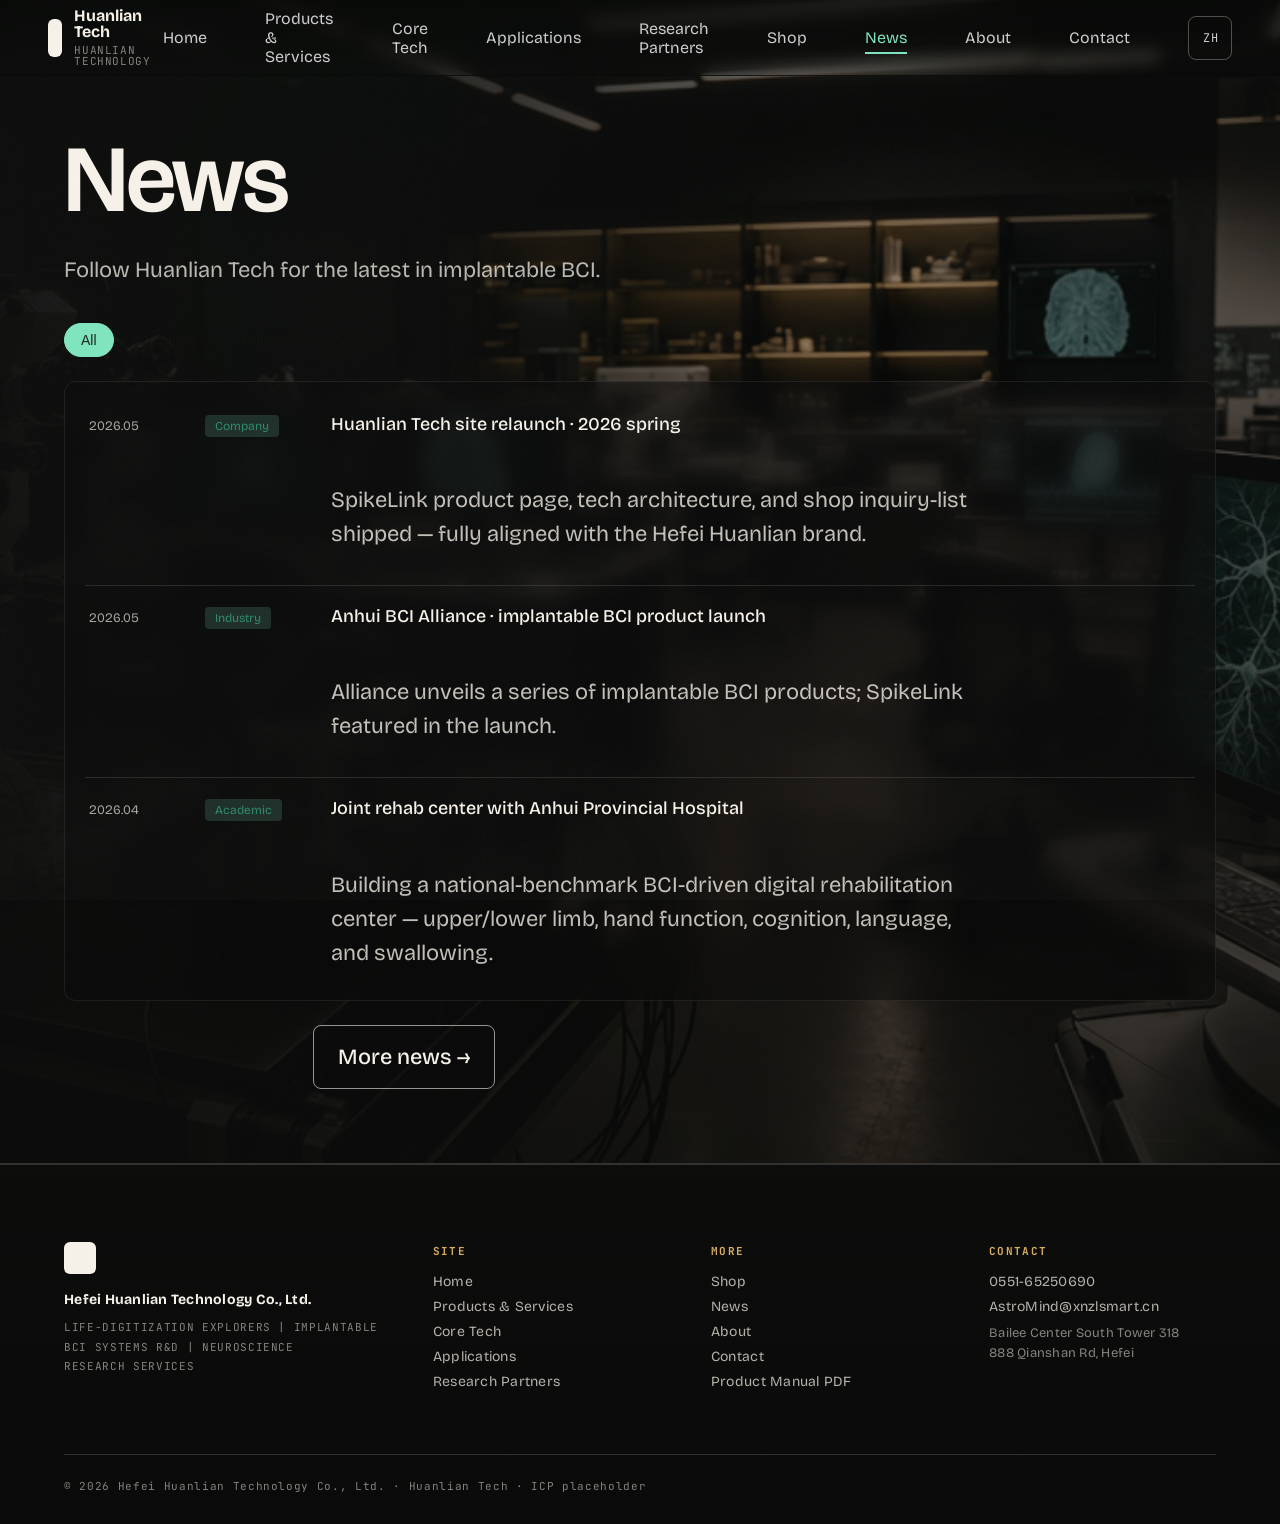
==== commit ef569a91: "fix: port online layout fixes from outer PR Port the still-relevant FIX-069..073 changes from neural" ====
--- a/news.html
+++ b/news.html
@@ -107,6 +107,10 @@
         </div>
       </section>
 
+      <!--
+        Media coverage section hidden until real entries land. Placeholder rows
+        like "媒体名称（预留）" should not ship to production.
+        Restore this section once at least 2 real media references are ready.
       <section class="section-band media-band" id="media" aria-labelledby="media-title">
         <div class="section-heading">
           <p class="eyebrow" data-i18n="news.media.kicker">媒体报道</p>
@@ -124,6 +128,8 @@
           </li>
         </ul>
       </section>
+      -->
+
     </main>
 
     <footer class="site-footer">
--- a/styles/huanlian.css
+++ b/styles/huanlian.css
@@ -3312,7 +3312,8 @@
   margin: 16px 0 0;
   padding: 0;
   display: grid;
-  grid-template-columns: repeat(auto-fit, minmax(220px, 1fr));
+  /* 320px caps the row at 3 cards on a 1200px hero, so 6 cards land as 3x2. */
+  grid-template-columns: repeat(auto-fit, minmax(320px, 1fr));
   gap: 16px;
 }
 
@@ -3721,6 +3722,10 @@
 
 /* Rich variant — with thumbnail + numbered ribbon */
 .overview-grid-rich {
+  list-style: none;
+  margin: 16px 0 0;
+  padding: 0;
+  display: grid;
   grid-template-columns: repeat(auto-fit, minmax(220px, 1fr));
   gap: 18px;
 }
@@ -3902,6 +3907,32 @@
   line-height: 1.02;
 }
 
+/* News list lives inside a dark cinematic hero, so repaint light-theme defaults. */
+.news-hero-rich .news-list {
+  padding: 12px 20px;
+  background: rgba(11, 12, 11, 0.55);
+  backdrop-filter: blur(10px);
+  -webkit-backdrop-filter: blur(10px);
+  border-radius: 12px;
+  border: 1px solid rgba(246, 241, 232, 0.08);
+}
+.news-hero-rich .news-item {
+  border-top-color: rgba(246, 241, 232, 0.12);
+  padding: 18px 4px;
+}
+.news-hero-rich .news-item:first-child {
+  border-top: none;
+}
+.news-hero-rich .news-date {
+  color: rgba(246, 241, 232, 0.65);
+}
+.news-hero-rich .news-title {
+  color: var(--bone, #f6f1e8);
+}
+.news-hero-rich .news-body {
+  color: rgba(246, 241, 232, 0.78);
+}
+
 /* Pillar cards — large numbered tiles, 3-up */
 .pillar-grid {
   grid-template-columns: repeat(auto-fit, minmax(260px, 1fr));
